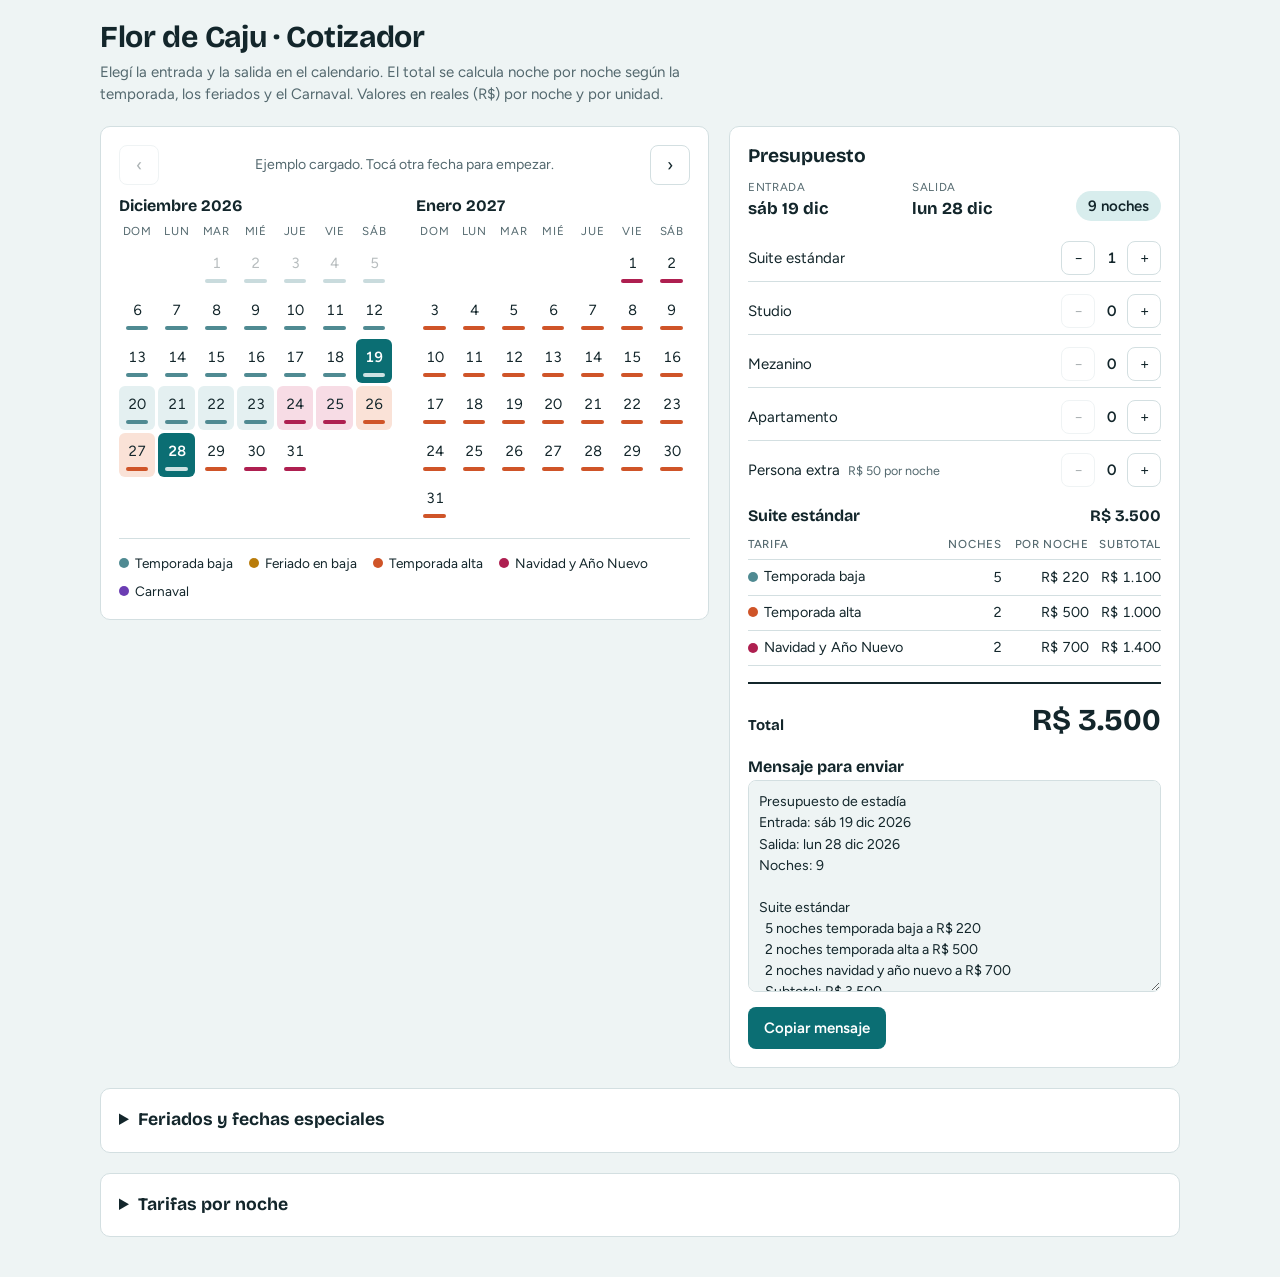
==== calculadora.html @ 6c4850d0 "Update holiday dates and key version in HTML" ====
<!doctype html>
<html lang="es">
<head>
<meta charset="utf-8">
<meta name="viewport" content="width=device-width, initial-scale=1">
<title>Cotizador Flor de Caju</title>
<meta name="claude:viewport-fit-sides" content="cover">
<link rel="stylesheet" href="https://fonts.googleapis.com/css2?family=Bricolage+Grotesque:opsz,wght@12..96,500;12..96,700&family=Figtree:wght@400;500;600&display=swap">
<style>
/* Layout: calendario de noches a la izquierda, presupuesto fijo a la derecha; tarifas y fechas especiales editables abajo. */
:root {
  --bg: #eef4f4;
  --surface: #ffffff;
  --fg: #13262b;
  --muted: #53686e;
  --line: #d3dfe1;
  --accent: #0b6e73;
  --accent-fg: #ffffff;
  --accent-soft: #d8eded;
  --baja: #4f8a92;     --baja-t: #e4f0f1;
  --feriado: #b97c0a;  --feriado-t: #faefd2;
  --alta: #cf5428;     --alta-t: #fae2d7;
  --pico: #ae1f50;     --pico-t: #f7dce5;
  --carnaval: #6b3db3; --carnaval-t: #eadff7;
  --font-display: 'Bricolage Grotesque', 'Segoe UI', system-ui, sans-serif;
  --font-body: 'Figtree', 'Segoe UI', system-ui, sans-serif;
}
@media (prefers-color-scheme: dark) {
  :root:not([data-theme="light"]) {
    --bg: #0e1b1e; --surface: #15272b; --fg: #e4eff0; --muted: #8fa7ab; --line: #2a4247;
    --accent: #4cc3c8; --accent-fg: #06282a; --accent-soft: #16393c;
    --baja: #6fa3ab;     --baja-t: #1b3236;
    --feriado: #e0a83a;  --feriado-t: #3a2f13;
    --alta: #ec7e55;     --alta-t: #3d2218;
    --pico: #e56a93;     --pico-t: #3d1a28;
    --carnaval: #a584e6; --carnaval-t: #2c2142;
    color-scheme: dark;
  }
}
:root[data-theme="dark"] {
  --bg: #0e1b1e; --surface: #15272b; --fg: #e4eff0; --muted: #8fa7ab; --line: #2a4247;
  --accent: #4cc3c8; --accent-fg: #06282a; --accent-soft: #16393c;
  --baja: #6fa3ab;     --baja-t: #1b3236;
  --feriado: #e0a83a;  --feriado-t: #3a2f13;
  --alta: #ec7e55;     --alta-t: #3d2218;
  --pico: #e56a93;     --pico-t: #3d1a28;
  --carnaval: #a584e6; --carnaval-t: #2c2142;
  color-scheme: dark;
}
* { box-sizing: border-box; }
body {
  background: var(--bg); color: var(--fg);
  font-family: var(--font-body); font-size: 15px; line-height: 1.5;
  padding-block: 20px 40px;
  padding-left: max(16px, env(safe-area-inset-left, 0px));
  padding-right: max(16px, env(safe-area-inset-right, 0px));
}
.wrap { max-width: 1080px; margin: 0 auto; display: flex; flex-direction: column; gap: 20px; }
h1, h2, h3 { font-family: var(--font-display); margin: 0; text-wrap: balance; line-height: 1.15; }
h1 { font-size: 1.9rem; font-weight: 700; letter-spacing: -0.01em; }
h2 { font-size: 1.2rem; font-weight: 700; }
h3 { font-size: 1rem; font-weight: 700; }
.sub { margin: 6px 0 0; color: var(--muted); max-width: 62ch; }
.grid { display: grid; grid-template-columns: minmax(0, 1fr); gap: 20px; align-items: start; }
@media (min-width: 880px) { .grid { grid-template-columns: minmax(0, 1.35fr) minmax(0, 1fr); } .quote { position: sticky; top: 16px; } }
.panel { background: var(--surface); border: 1px solid var(--line); border-radius: 10px; padding: 18px; min-width: 0; }
button { font: inherit; color: inherit; cursor: pointer; }
:focus-visible { outline: 2px solid var(--accent); outline-offset: 2px; }

/* calendario */
.cal-head { display: flex; align-items: center; justify-content: space-between; gap: 12px; margin-bottom: 12px; }
.navbtn { width: 40px; height: 40px; border: 1px solid var(--line); background: var(--surface); border-radius: 8px; font-size: 1.1rem; }
.navbtn:disabled { opacity: .35; cursor: default; }
.hint { color: var(--muted); font-size: .88rem; margin: 0; }
.months-box { container-type: inline-size; }
.months { display: grid; grid-template-columns: 1fr 1fr; gap: 24px; }
@container (max-width: 560px) { .months { grid-template-columns: 1fr; } .m2 { display: none; } }
.month h3 { margin-bottom: 8px; text-transform: capitalize; }
.dows, .days { display: grid; grid-template-columns: repeat(7, minmax(0, 1fr)); gap: 3px; }
.dows span { font-size: .72rem; letter-spacing: .06em; text-transform: uppercase; color: var(--muted); text-align: center; padding-bottom: 4px; }
.day {
  position: relative; height: 44px; border: 1px solid transparent; border-radius: 6px;
  background: transparent; display: flex; align-items: flex-start; justify-content: center; padding-top: 6px;
  font-variant-numeric: tabular-nums; font-size: .92rem;
}
.day .bar { position: absolute; left: 6px; right: 6px; bottom: 5px; height: 4px; border-radius: 2px; background: var(--c); }
.day:hover:not(:disabled) { border-color: var(--c); }
.day:disabled { opacity: .3; cursor: default; }
.day.in { background: var(--t); }
.day.edge { background: var(--accent); color: var(--accent-fg); font-weight: 600; }
.day.edge .bar { background: var(--accent-fg); opacity: .8; }
.c-baja { --c: var(--baja); --t: var(--baja-t); }
.c-feriado { --c: var(--feriado); --t: var(--feriado-t); }
.c-alta { --c: var(--alta); --t: var(--alta-t); }
.c-pico { --c: var(--pico); --t: var(--pico-t); }
.c-carnaval { --c: var(--carnaval); --t: var(--carnaval-t); }
.legend { display: flex; flex-wrap: wrap; gap: 8px 16px; margin-top: 14px; padding-top: 14px; border-top: 1px solid var(--line); font-size: .85rem; }
.legend span, .pill { display: inline-flex; align-items: center; gap: 6px; }
.dot { width: 10px; height: 10px; border-radius: 50%; background: var(--c); flex: none; }

/* presupuesto */
.stay { display: grid; grid-template-columns: 1fr 1fr auto; gap: 12px; align-items: end; margin: 12px 0 4px; }
.stay small { display: block; color: var(--muted); font-size: .72rem; letter-spacing: .06em; text-transform: uppercase; }
.stay strong { font-family: var(--font-display); font-size: 1.05rem; }
.nights { background: var(--accent-soft); border-radius: 999px; padding: 4px 12px; font-weight: 600; white-space: nowrap; }
.rooms { display: flex; flex-direction: column; gap: 6px; margin: 14px 0; }
.room { display: flex; align-items: center; justify-content: space-between; gap: 10px; padding: 6px 0; border-bottom: 1px solid var(--line); }
.room:last-child { border-bottom: 0; }
.step { display: inline-flex; align-items: center; gap: 4px; }
.step button { width: 34px; height: 34px; border: 1px solid var(--line); border-radius: 8px; background: var(--surface); }
.step button:disabled { opacity: .35; cursor: default; }
.step output { min-width: 24px; text-align: center; font-variant-numeric: tabular-nums; font-weight: 600; }
.block { margin-top: 14px; }
.block h3 { display: flex; justify-content: space-between; gap: 8px; margin-bottom: 4px; }
.tbl-wrap { overflow-x: auto; }
table { border-collapse: collapse; width: 100%; font-variant-numeric: tabular-nums; }
th, td { text-align: left; padding: 6px 8px 6px 0; border-bottom: 1px solid var(--line); font-size: .9rem; }
th { font-size: .72rem; letter-spacing: .06em; text-transform: uppercase; color: var(--muted); font-weight: 500; }
td.r, th.r { text-align: right; padding-right: 0; }
.total { display: flex; justify-content: space-between; align-items: baseline; gap: 12px; margin-top: 16px; padding-top: 14px; border-top: 2px solid var(--fg); }
.total span:first-child { font-family: var(--font-display); font-weight: 700; }
.total .amt { font-family: var(--font-display); font-size: 1.9rem; font-weight: 700; font-variant-numeric: tabular-nums; }
.warn { margin: 10px 0 0; padding: 8px 10px; border-radius: 6px; background: var(--feriado-t); font-size: .88rem; }
.empty { color: var(--muted); padding: 18px 0 6px; margin: 0; }
.sums { margin-top: 12px; display: flex; flex-direction: column; gap: 4px; font-size: .9rem; font-variant-numeric: tabular-nums; }
.sums div { display: flex; justify-content: space-between; gap: 12px; }
.room small { color: var(--muted); margin-left: 4px; }
textarea { width: 100%; font: inherit; font-size: .88rem; background: var(--bg); color: var(--fg); border: 1px solid var(--line); border-radius: 8px; padding: 10px; resize: vertical; }
.primary { background: var(--accent); color: var(--accent-fg); border: 0; border-radius: 8px; padding: 10px 16px; font-weight: 600; }
.ghost { background: transparent; border: 1px solid var(--line); border-radius: 8px; padding: 8px 12px; }
.msg-row { display: flex; align-items: center; gap: 12px; margin-top: 8px; flex-wrap: wrap; }
.msg-row .ok { color: var(--muted); font-size: .85rem; }

/* secciones editables */
details.panel > summary { cursor: pointer; font-family: var(--font-display); font-weight: 700; font-size: 1.1rem; list-style-position: inside; }
details.panel[open] > summary { margin-bottom: 12px; }
.rates input, .addrow input, .addrow select {
  font: inherit; background: var(--bg); color: var(--fg); border: 1px solid var(--line); border-radius: 6px; padding: 7px 8px; width: 100%; min-width: 0;
}
.rates input { min-width: 78px; font-variant-numeric: tabular-nums; }
.rates th:first-child, .rates td:first-child { white-space: nowrap; padding-right: 12px; }
.sp-list { list-style: none; margin: 0; padding: 0; }
.sp-list li { display: flex; align-items: center; gap: 10px; padding: 8px 0; border-bottom: 1px solid var(--line); flex-wrap: wrap; }
.sp-list .nm { flex: 1 1 180px; min-width: 0; font-weight: 500; }
.sp-list .rg { color: var(--muted); font-size: .88rem; font-variant-numeric: tabular-nums; flex: 1 1 200px; }
.addrow { display: grid; grid-template-columns: repeat(auto-fit, minmax(150px, 1fr)); gap: 8px; margin-top: 14px; align-items: end; }
.addrow label { display: flex; flex-direction: column; gap: 4px; font-size: .75rem; color: var(--muted); letter-spacing: .04em; text-transform: uppercase; }
.note { color: var(--muted); font-size: .85rem; margin: 10px 0 0; }
@media (prefers-reduced-motion: reduce) { * { transition: none !important; } }

body{margin:0}
</style>
</head>
<body>
<div class="wrap">
  <header>
    <h1>Flor de Caju · Cotizador</h1>
    <p class="sub">Elegí la entrada y la salida en el calendario. El total se calcula noche por noche según la temporada, los feriados y el Carnaval. Valores en reales (R$) por noche y por unidad.</p>
  </header>

  <div class="grid">
    <section class="panel" aria-label="Calendario">
      <div class="cal-head">
        <button class="navbtn" id="prev" aria-label="Mes anterior">&#8249;</button>
        <p class="hint" id="cal-hint"></p>
        <button class="navbtn" id="next" aria-label="Mes siguiente">&#8250;</button>
      </div>
      <div class="months-box"><div class="months" id="months"></div></div>
      <div class="legend" id="legend"></div>
    </section>

    <aside class="panel quote" aria-label="Presupuesto">
      <h2>Presupuesto</h2>
      <div id="quote"></div>
    </aside>
  </div>

  <details class="panel" id="specials-box">
    <summary>Feriados y fechas especiales</summary>
    <p class="note" style="margin-top:0">Cada rango marca las noches que se cobran con la tarifa de su categoría. La temporada alta (24 dic al 28 feb) se repite todos los años. Navidad y Año Nuevo están cargados para 2026 y 2027: noches del 24 y 25 dic, y del 30 dic al 2 ene. Los feriados caen sobre la noche: un feriado el lunes cobra las noches de viernes, sábado y domingo.</p>
    <ul class="sp-list" id="sp-list"></ul>
    <form class="addrow" id="sp-form">
      <label for="sp-name">Nombre<input id="sp-name" type="text" placeholder="Ej: Fiesta local"></label>
      <label for="sp-from">Primera noche<input id="sp-from" type="date" required></label>
      <label for="sp-to">Última noche<input id="sp-to" type="date" required></label>
      <label for="sp-cat">Tarifa<select id="sp-cat"></select></label>
      <button class="primary" type="submit">Agregar</button>
    </form>
    <p class="note" id="sp-err" role="alert"></p>
    <p class="note">Sin efecto en baja porque caen en fin de semana: 15 nov 2026 (domingo), 1 may 2027 y 20 nov 2027 (sábados). Los feriados de mitad de semana se cobran solo en la víspera. <button class="ghost" id="sp-reset" type="button">Restaurar lista sugerida</button></p>
  </details>

  <details class="panel" id="rates-box">
    <summary>Tarifas por noche</summary>
    <div class="tbl-wrap rates"><table id="rates"></table></div>
    <div class="addrow" id="settings">
      <label for="set-extra">Persona extra (R$ por noche)<input id="set-extra" type="number" min="0" step="5" inputmode="numeric"></label>
    </div>
    <p class="note">Los cambios se guardan en este navegador. Si dejás una tarifa vacía, esa unidad figura sin precio para esas fechas.</p>
  </details>
</div>

<script>
(function () {
'use strict';
/*LOGIC-START*/
var PRI = ['pico', 'carnaval', 'alta', 'feriado', 'baja'];
var ORDER = ['baja', 'feriado', 'alta', 'pico', 'carnaval'];
var CAT_NAME = { baja: 'Temporada baja', feriado: 'Feriado en baja', alta: 'Temporada alta', pico: 'Navidad y Año Nuevo', carnaval: 'Carnaval' };
var ROOMS = [
  { id: 'suite', name: 'Suite estándar', max: 3 },
  { id: 'studio', name: 'Studio', max: 1 },
  { id: 'mezanino', name: 'Mezanino', max: 1 },
  { id: 'apto', name: 'Apartamento', max: 1 }
];
function pad(n) { return String(n).padStart(2, '0'); }
function iso(y, m, d) { return y + '-' + pad(m) + '-' + pad(d); }
function toUTC(s) { var p = s.split('-').map(Number); return Date.UTC(p[0], p[1] - 1, p[2]); }
function fromUTC(t) { var d = new Date(t); return iso(d.getUTCFullYear(), d.getUTCMonth() + 1, d.getUTCDate()); }
function addDays(s, n) { return fromUTC(toUTC(s) + n * 864e5); }
function dow(s) { return new Date(toUTC(s)).getUTCDay(); }
function categoryOf(s, specials) {
  var md = s.slice(5), found = {};
  if (md >= '12-24' || md <= '02-28') found.alta = 1;
  for (var i = 0; i < specials.length; i++) {
    var sp = specials[i];
    if (s >= sp.from && s <= sp.to) found[sp.cat] = 1;
  }
  for (var j = 0; j < PRI.length; j++) if (found[PRI[j]]) return PRI[j];
  return 'baja';
}
function nightsOf(inn, out) {
  var list = [], s = inn;
  while (s < out) { list.push(s); s = addDays(s, 1); }
  return list;
}
function computeQuote(inn, out, qty, rates, specials, opts) {
  opts = opts || {};
  var nights = nightsOf(inn, out), counts = {};
  nights.forEach(function (s) { var c = categoryOf(s, specials); counts[c] = (counts[c] || 0) + 1; });
  var rooms = [], total = 0, missing = false;
  ROOMS.forEach(function (r) {
    var q = qty[r.id] || 0;
    if (!q) return;
    var lines = [], unit = 0, miss = false;
    ORDER.forEach(function (c) {
      if (!counts[c]) return;
      var rate = rates[r.id] && rates[r.id][c];
      if (!rate) miss = true;
      lines.push({ cat: c, n: counts[c], rate: rate || 0 });
      unit += counts[c] * (rate || 0);
    });
    if (miss) missing = true;
    rooms.push({ id: r.id, name: r.name, qty: q, lines: lines, unit: unit, total: unit * q, missing: miss });
    total += unit * q;
  });
  var lodging = total, extraTotal = 0;
  if (rooms.length) {
    extraTotal = (opts.extra || 0) * (opts.extraFee || 0) * nights.length;
  }
  return { nights: nights.length, counts: counts, rooms: rooms, lodging: lodging, extraTotal: extraTotal, total: lodging + extraTotal, missing: missing };
}
/*LOGIC-END*/

var MESES = ['enero', 'febrero', 'marzo', 'abril', 'mayo', 'junio', 'julio', 'agosto', 'septiembre', 'octubre', 'noviembre', 'diciembre'];
var MES3 = ['ene', 'feb', 'mar', 'abr', 'may', 'jun', 'jul', 'ago', 'sep', 'oct', 'nov', 'dic'];
var DIAS = ['dom', 'lun', 'mar', 'mié', 'jue', 'vie', 'sáb'];
var KEY = 'flor-de-caju-cotizador-v6';

var DEF_RATES = {
  suite:    { baja: 220, feriado: 290, alta: 500, pico: 700,  carnaval: 630 },
  studio:   { baja: 270, feriado: 350, alta: 650, pico: 850,  carnaval: 700 },
  mezanino: { baja: 270, feriado: 350, alta: 650, pico: 850,  carnaval: 700 },
  apto:     { baja: 440, feriado: 550, alta: 900, pico: 1500, carnaval: 1400 }
};
var DEF_SPECIALS = [
  { id: 'd1', name: 'Finados (lunes 2 nov)', from: '2026-10-30', to: '2026-11-01', cat: 'feriado' },
  { id: 'd2', name: 'Consciência Negra (viernes 20 nov)', from: '2026-11-19', to: '2026-11-21', cat: 'feriado' },
  { id: 'd3', name: 'Carnaval 2027 (sáb 6 a mar 9 feb)', from: '2027-02-05', to: '2027-02-09', cat: 'carnaval' },
  { id: 'd4', name: 'Semana Santa (viernes 26 mar)', from: '2027-03-25', to: '2027-03-27', cat: 'feriado' },
  { id: 'd5', name: 'Tiradentes (miércoles 21 abr)', from: '2027-04-20', to: '2027-04-20', cat: 'feriado' },
  { id: 'd6', name: 'Corpus Christi (jueves 27 may)', from: '2027-05-26', to: '2027-05-29', cat: 'feriado' },
  { id: 'd7', name: 'Independência (martes 7 sep)', from: '2027-09-03', to: '2027-09-06', cat: 'feriado' },
  { id: 'd8', name: 'Aparecida (martes 12 oct)', from: '2027-10-08', to: '2027-10-11', cat: 'feriado' },
  { id: 'd9', name: 'Finados (martes 2 nov)', from: '2027-10-29', to: '2027-11-01', cat: 'feriado' },
  { id: 'd10', name: 'Proclamação da República (lunes 15 nov)', from: '2027-11-12', to: '2027-11-14', cat: 'feriado' },
  { id: 'd11', name: 'Navidad 2026 (noches del 24 y 25)', from: '2026-12-24', to: '2026-12-25', cat: 'pico' },
  { id: 'd12', name: 'Año Nuevo 2026/27 (noches del 30 dic al 2 ene)', from: '2026-12-30', to: '2027-01-02', cat: 'pico' },
  { id: 'd13', name: 'Navidad 2027 (noches del 24 y 25)', from: '2027-12-24', to: '2027-12-25', cat: 'pico' },
  { id: 'd14', name: 'Año Nuevo 2027/28 (noches del 30 dic al 2 ene)', from: '2027-12-30', to: '2028-01-02', cat: 'pico' }
];

function clone(o) { return JSON.parse(JSON.stringify(o)); }
var saved = {};
try { saved = JSON.parse(localStorage.getItem(KEY) || '{}') || {}; } catch (e) { saved = {}; }
var rates = clone(DEF_RATES);
if (saved.rates && typeof saved.rates === 'object') {
  ROOMS.forEach(function (r) { ORDER.forEach(function (c) {
    var v = saved.rates[r.id] && saved.rates[r.id][c];
    if (typeof v === 'number' && v >= 0) rates[r.id][c] = v;
    else if (saved.rates[r.id] && saved.rates[r.id][c] === null) rates[r.id][c] = null;
  }); });
}
var specials = Array.isArray(saved.specials) ? saved.specials : clone(DEF_SPECIALS);
var qty = { suite: 1, studio: 0, mezanino: 0, apto: 0 };
if (saved.qty) ROOMS.forEach(function (r) { var v = Number(saved.qty[r.id]); if (v >= 0 && v <= r.max) qty[r.id] = v; });
var extra = Math.max(0, Math.min(4, Number(saved.extra) || 0));
var settings = { extraFee: 50 };
if (saved.settings) ['extraFee'].forEach(function (k) {
  var v = Number(saved.settings[k]);
  if (!isNaN(v) && v >= 0 && saved.settings[k] !== null && saved.settings[k] !== '') settings[k] = v;
});
function save() { try { localStorage.setItem(KEY, JSON.stringify({ rates: rates, specials: specials, qty: qty, extra: extra, settings: settings })); } catch (e) {} }

var now = new Date();
var today = iso(now.getFullYear(), now.getMonth() + 1, now.getDate());
var sel = { inn: null, out: null };
var example = false;
if (today <= '2026-12-19') { sel.inn = '2026-12-19'; sel.out = '2026-12-28'; example = true; }
var view = sel.inn ? { y: 2026, m: 12 } : { y: now.getFullYear(), m: now.getMonth() + 1 };
var curMonth = { y: now.getFullYear(), m: now.getMonth() + 1 };

function esc(t) { return String(t).replace(/[&<>"']/g, function (c) { return { '&': '&amp;', '<': '&lt;', '>': '&gt;', '"': '&quot;', "'": '&#39;' }[c]; }); }
function money(n) { return 'R$ ' + Number(n).toLocaleString('es-AR'); }
function fmtShort(s) { var p = s.split('-').map(Number); return DIAS[dow(s)] + ' ' + p[2] + ' ' + MES3[p[1] - 1]; }
function fmtFull(s) { return fmtShort(s) + ' ' + s.slice(0, 4); }
function fmtRange(a, b) {
  var pa = a.split('-').map(Number), pb = b.split('-').map(Number);
  var left = pa[2] + ' ' + MES3[pa[1] - 1] + (pa[0] !== pb[0] ? ' ' + pa[0] : '');
  var right = pb[2] + ' ' + MES3[pb[1] - 1] + ' ' + pb[0];
  if (a === b) return right;
  return left + ' al ' + right;
}
function $(s) { return document.querySelector(s); }

/* calendario */
function monthHTML(y, m, cls) {
  var first = iso(y, m, 1), start = dow(first), dim = new Date(Date.UTC(y, m, 0)).getUTCDate();
  var h = '<div class="month ' + cls + '"><h3>' + MESES[m - 1] + ' ' + y + '</h3><div class="dows">';
  DIAS.forEach(function (d) { h += '<span>' + d + '</span>'; });
  h += '</div><div class="days">';
  for (var i = 0; i < start; i++) h += '<span></span>';
  for (var d = 1; d <= dim; d++) {
    var s = iso(y, m, d), c = categoryOf(s, specials), k = 'day c-' + c;
    var inRange = sel.inn && sel.out && s >= sel.inn && s < sel.out;
    if (inRange) k += ' in';
    if (s === sel.inn || s === sel.out) k += ' edge';
    var dis = s < today ? ' disabled' : '';
    h += '<button type="button" class="' + k + '" data-d="' + s + '"' + dis + ' aria-label="' + fmtFull(s) + ', ' + CAT_NAME[c] + '"><span>' + d + '</span><i class="bar"></i></button>';
  }
  return h + '</div></div>';
}
function renderCal() {
  var y2 = view.m === 12 ? view.y + 1 : view.y, m2 = view.m === 12 ? 1 : view.m + 1;
  $('#months').innerHTML = monthHTML(view.y, view.m, 'm1') + monthHTML(y2, m2, 'm2');
  $('#prev').disabled = view.y === curMonth.y && view.m === curMonth.m;
  var hint = !sel.inn ? 'Tocá el día de entrada' : (!sel.out ? 'Ahora tocá el día de salida' : (example ? 'Ejemplo cargado. Tocá otra fecha para empezar.' : 'Tocá otra fecha para cambiar'));
  $('#cal-hint').textContent = hint;
}
function renderLegend() {
  $('#legend').innerHTML = ORDER.map(function (c) { return '<span class="c-' + c + '"><i class="dot"></i>' + CAT_NAME[c] + '</span>'; }).join('');
  $('#sp-cat').innerHTML = ORDER.map(function (c) { return '<option value="' + c + '">' + CAT_NAME[c] + '</option>'; }).join('');
  $('#sp-cat').value = 'feriado';
}

/* presupuesto */
function messageText(q) {
  var t = 'Presupuesto de estadía\nEntrada: ' + fmtFull(sel.inn) + '\nSalida: ' + fmtFull(sel.out) + '\nNoches: ' + q.nights + '\n';
  q.rooms.forEach(function (r) {
    t += '\n' + r.name + (r.qty > 1 ? ' x' + r.qty : '') + '\n';
    r.lines.forEach(function (l) { t += '  ' + l.n + (l.n === 1 ? ' noche' : ' noches') + ' ' + CAT_NAME[l.cat].toLowerCase() + ' a ' + money(l.rate) + '\n'; });
    t += '  Subtotal: ' + money(r.total) + '\n';
  });
  if (q.extraTotal) t += '\nPersona extra x' + extra + ': ' + money(q.extraTotal);
  return t + '\nTotal: ' + money(q.total);
}
function renderQuote() {
  var h = '';
  h += '<div class="rooms">' + ROOMS.map(function (r) {
    var v = qty[r.id];
    return '<div class="room"><span>' + r.name + '</span><span class="step"><button type="button" data-act="dec" data-room="' + r.id + '" aria-label="Menos ' + r.name + '"' + (v <= 0 ? ' disabled' : '') + '>&minus;</button><output>' + v + '</output><button type="button" data-act="inc" data-room="' + r.id + '" aria-label="Más ' + r.name + '"' + (v >= r.max ? ' disabled' : '') + '>+</button></span></div>';
  }).join('') + '<div class="room"><span>Persona extra <small>R$ ' + settings.extraFee + ' por noche</small></span><span class="step"><button type="button" data-act="xdec" aria-label="Menos personas extra"' + (extra <= 0 ? ' disabled' : '') + '>&minus;</button><output>' + extra + '</output><button type="button" data-act="xinc" aria-label="Más personas extra"' + (extra >= 4 ? ' disabled' : '') + '>+</button></span></div></div>';
  if (!sel.inn || !sel.out) {
    h += '<p class="empty">' + (sel.inn ? 'Falta elegir el día de salida en el calendario.' : 'Elegí las fechas en el calendario para ver el total.') + '</p>';
    $('#quote').innerHTML = h; return;
  }
  var q = computeQuote(sel.inn, sel.out, qty, rates, specials, { extra: extra, extraFee: settings.extraFee });
  h = '<div class="stay"><div><small>Entrada</small><strong>' + fmtShort(sel.inn) + '</strong></div><div><small>Salida</small><strong>' + fmtShort(sel.out) + '</strong></div><span class="nights">' + q.nights + (q.nights === 1 ? ' noche' : ' noches') + '</span></div>' + h;
  if (!q.rooms.length) {
    h += '<p class="empty">Sumá al menos una unidad para calcular.</p>';
  } else {
    q.rooms.forEach(function (r) {
      h += '<div class="block"><h3><span>' + r.name + (r.qty > 1 ? ' &times; ' + r.qty : '') + '</span><span>' + (r.missing ? 'sin tarifa' : money(r.total)) + '</span></h3><div class="tbl-wrap"><table><thead><tr><th>Tarifa</th><th class="r">Noches</th><th class="r">Por noche</th><th class="r">Subtotal</th></tr></thead><tbody>';
      r.lines.forEach(function (l) {
        h += '<tr class="c-' + l.cat + '"><td><span class="pill"><i class="dot"></i>' + CAT_NAME[l.cat] + '</span></td><td class="r">' + l.n + '</td><td class="r">' + (l.rate ? money(l.rate) : '—') + '</td><td class="r">' + (l.rate ? money(l.n * l.rate) : '—') + '</td></tr>';
      });
      h += '</tbody></table></div></div>';
    });
    if (q.missing) h += '<p class="warn">Falta cargar tarifas de alguna unidad para estas fechas. Completalas en «Tarifas por noche».</p>';
    if (q.extraTotal) {
      h += '<div class="sums">';
      if (q.extraTotal) h += '<div><span>Persona extra &times; ' + extra + ' · ' + q.nights + ' noches &times; ' + money(settings.extraFee) + '</span><span>' + money(q.extraTotal) + '</span></div>';
      h += '</div>';
    }
    h += '<div class="total"><span>Total</span><span class="amt">' + money(q.total) + '</span></div>';
    if (!q.missing) {
      h += '<div class="block"><h3>Mensaje para enviar</h3><textarea id="msg" rows="9" readonly>' + esc(messageText(q)) + '</textarea><div class="msg-row"><button class="primary" type="button" data-act="copy">Copiar mensaje</button><span class="ok" id="copied" role="status"></span></div></div>';
    }
  }
  $('#quote').innerHTML = h;
}

/* fechas especiales */
function renderSpecials() {
  var list = specials.slice().sort(function (a, b) { return a.from < b.from ? -1 : 1; });
  $('#sp-list').innerHTML = list.map(function (s) {
    var n = nightsOf(s.from, addDays(s.to, 1)).length;
    return '<li class="c-' + s.cat + '"><span class="nm">' + esc(s.name || 'Sin nombre') + '</span><span class="rg">' + fmtRange(s.from, s.to) + ' (' + n + (n === 1 ? ' noche' : ' noches') + ')</span><span class="pill"><i class="dot"></i>' + CAT_NAME[s.cat] + '</span><button class="ghost" type="button" data-act="del" data-id="' + esc(s.id) + '" aria-label="Quitar ' + esc(s.name) + '">Quitar</button></li>';
  }).join('') || '<li><span class="nm">No hay fechas especiales cargadas.</span></li>';
}

/* tarifas */
function renderRates() {
  var h = '<thead><tr><th>Unidad</th>' + ORDER.map(function (c) { return '<th>' + CAT_NAME[c] + '</th>'; }).join('') + '</tr></thead><tbody>';
  ROOMS.forEach(function (r) {
    h += '<tr><td>' + r.name + '</td>' + ORDER.map(function (c) {
      var v = rates[r.id][c];
      return '<td><input type="number" inputmode="numeric" min="0" step="10" id="r-' + r.id + '-' + c + '" data-room="' + r.id + '" data-cat="' + c + '" value="' + (v == null ? '' : v) + '" placeholder="Sin definir" aria-label="' + r.name + ', ' + CAT_NAME[c] + '"></td>';
    }).join('') + '</tr>';
  });
  $('#rates').innerHTML = h + '</tbody>';
}

/* eventos */
document.addEventListener('click', function (e) {
  var day = e.target.closest('.day');
  if (day && !day.disabled) {
    var s = day.getAttribute('data-d');
    example = false;
    if (!sel.inn || sel.out) { sel.inn = s; sel.out = null; }
    else if (s > sel.inn) { sel.out = s; }
    else { sel.inn = s; }
    renderCal(); renderQuote(); return;
  }
  var b = e.target.closest('[data-act]');
  if (!b) return;
  var act = b.getAttribute('data-act');
  if (act === 'xinc' || act === 'xdec') { extra = Math.max(0, Math.min(4, extra + (act === 'xinc' ? 1 : -1))); save(); renderQuote(); return; }
  if (act === 'inc' || act === 'dec') {
    var id = b.getAttribute('data-room'), r = ROOMS.filter(function (x) { return x.id === id; })[0];
    qty[id] = Math.max(0, Math.min(r.max, qty[id] + (act === 'inc' ? 1 : -1)));
    save(); renderQuote();
  } else if (act === 'del') {
    var did = b.getAttribute('data-id');
    specials = specials.filter(function (s) { return s.id !== did; });
    save(); renderSpecials(); renderCal(); renderQuote();
  } else if (act === 'copy') {
    var ta = $('#msg'), done = function (t) { var c = $('#copied'); if (c) c.textContent = t; };
    try {
      navigator.clipboard.writeText(ta.value).then(function () { done('Copiado'); }, function () { ta.select(); done('Seleccionado: copialo con Ctrl+C'); });
    } catch (err) { ta.select(); done('Seleccionado: copialo con Ctrl+C'); }
  }
});
$('#prev').addEventListener('click', function () { view.m--; if (view.m < 1) { view.m = 12; view.y--; } renderCal(); });
$('#next').addEventListener('click', function () { view.m++; if (view.m > 12) { view.m = 1; view.y++; } renderCal(); });
$('#rates').addEventListener('input', function (e) {
  var t = e.target; if (!t.dataset || !t.dataset.room) return;
  var v = t.value === '' ? null : Math.max(0, Number(t.value));
  rates[t.dataset.room][t.dataset.cat] = (v === null || isNaN(v)) ? null : v;
  save(); renderQuote();
});
$('#sp-form').addEventListener('submit', function (e) {
  e.preventDefault();
  var from = $('#sp-from').value, to = $('#sp-to').value, err = $('#sp-err');
  if (!from || !to) { err.textContent = 'Completá la primera y la última noche.'; return; }
  if (to < from) { err.textContent = 'La última noche tiene que ser igual o posterior a la primera.'; return; }
  err.textContent = '';
  specials.push({ id: 'u' + Date.now(), name: $('#sp-name').value.trim(), from: from, to: to, cat: $('#sp-cat').value });
  $('#sp-name').value = ''; $('#sp-from').value = ''; $('#sp-to').value = '';
  save(); renderSpecials(); renderCal(); renderQuote();
});
$('#sp-reset').addEventListener('click', function () {
  specials = clone(DEF_SPECIALS); save(); renderSpecials(); renderCal(); renderQuote();
});

$('#set-extra').value = settings.extraFee;
$('#settings').addEventListener('input', function (e) {
  var map = { 'set-extra': 'extraFee' }, k = map[e.target.id];
  if (!k) return;
  var v = Number(e.target.value);
  settings[k] = (e.target.value === '' || isNaN(v) || v < 0) ? 0 : v;
  save(); renderQuote();
});
renderLegend(); renderCal(); renderQuote(); renderSpecials(); renderRates();
})();
</script>

</body>
</html>
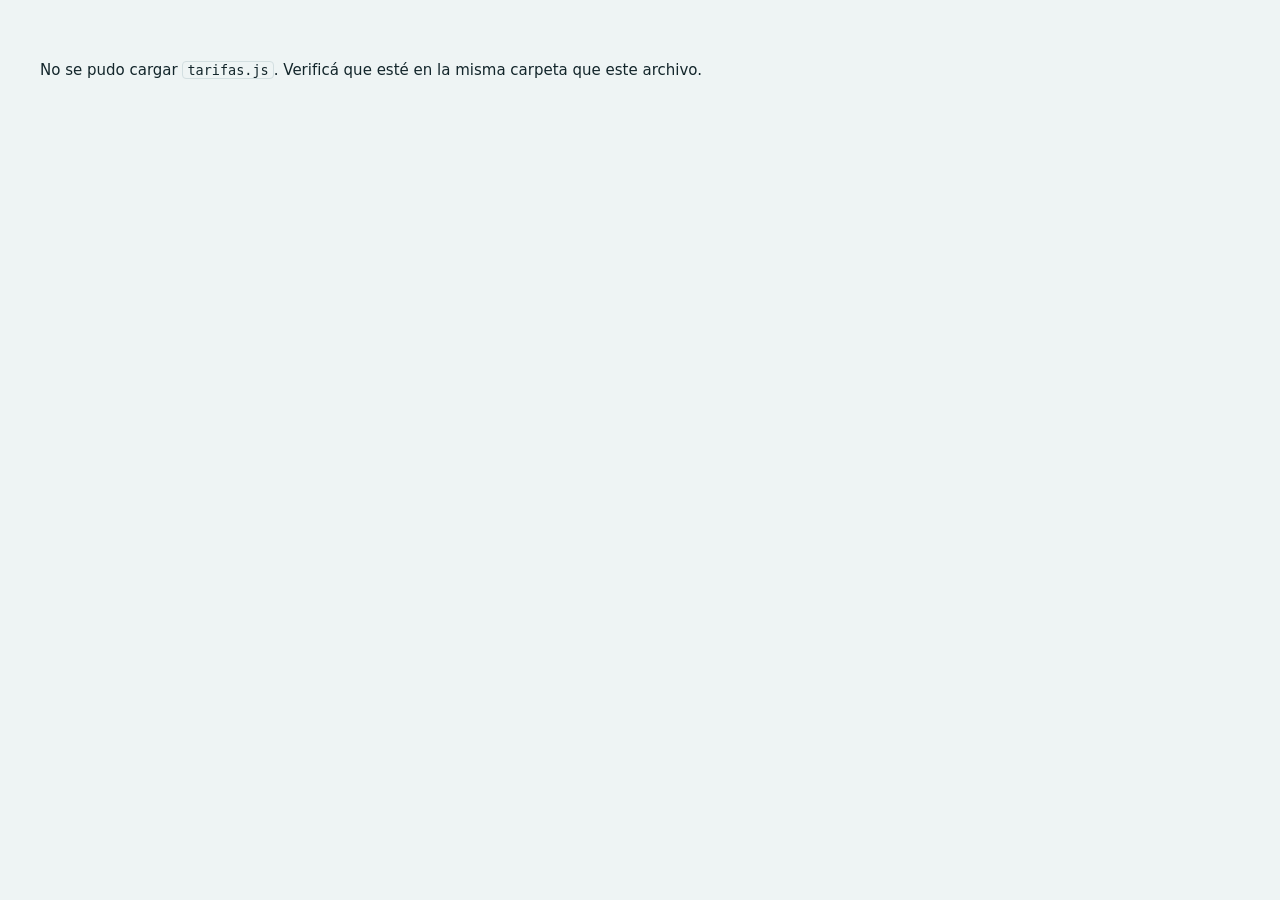
==== commit 2dd9f93c: "Update calculadora.html" ====
--- a/calculadora.html
+++ b/calculadora.html
@@ -7,7 +7,7 @@
 <meta name="claude:viewport-fit-sides" content="cover">
 <link rel="stylesheet" href="https://fonts.googleapis.com/css2?family=Bricolage+Grotesque:opsz,wght@12..96,500;12..96,700&family=Figtree:wght@400;500;600&display=swap">
 <style>
-/* Layout: calendario de noches a la izquierda, presupuesto fijo a la derecha; tarifas y fechas especiales editables abajo. */
+/* Layout: calendario de noches a la izquierda, presupuesto fijo a la derecha; tarifas y fechas especiales (solo lectura, se arman desde tarifas.js) abajo. */
 :root {
   --bg: #eef4f4;
   --surface: #ffffff;
@@ -19,6 +19,7 @@
   --accent-soft: #d8eded;
   --baja: #4f8a92;     --baja-t: #e4f0f1;
   --feriado: #b97c0a;  --feriado-t: #faefd2;
+  --especial: #2f8f4e; --especial-t: #dcf0e2;
   --alta: #cf5428;     --alta-t: #fae2d7;
   --pico: #ae1f50;     --pico-t: #f7dce5;
   --carnaval: #6b3db3; --carnaval-t: #eadff7;
@@ -31,6 +32,7 @@
     --accent: #4cc3c8; --accent-fg: #06282a; --accent-soft: #16393c;
     --baja: #6fa3ab;     --baja-t: #1b3236;
     --feriado: #e0a83a;  --feriado-t: #3a2f13;
+    --especial: #5fc27f; --especial-t: #16341f;
     --alta: #ec7e55;     --alta-t: #3d2218;
     --pico: #e56a93;     --pico-t: #3d1a28;
     --carnaval: #a584e6; --carnaval-t: #2c2142;
@@ -42,6 +44,7 @@
   --accent: #4cc3c8; --accent-fg: #06282a; --accent-soft: #16393c;
   --baja: #6fa3ab;     --baja-t: #1b3236;
   --feriado: #e0a83a;  --feriado-t: #3a2f13;
+  --especial: #5fc27f; --especial-t: #16341f;
   --alta: #ec7e55;     --alta-t: #3d2218;
   --pico: #e56a93;     --pico-t: #3d1a28;
   --carnaval: #a584e6; --carnaval-t: #2c2142;
@@ -66,6 +69,7 @@
 .panel { background: var(--surface); border: 1px solid var(--line); border-radius: 10px; padding: 18px; min-width: 0; }
 button { font: inherit; color: inherit; cursor: pointer; }
 :focus-visible { outline: 2px solid var(--accent); outline-offset: 2px; }
+code { font-size: .9em; background: var(--bg); border: 1px solid var(--line); border-radius: 4px; padding: 0 4px; }
 
 /* calendario */
 .cal-head { display: flex; align-items: center; justify-content: space-between; gap: 12px; margin-bottom: 12px; }
@@ -89,12 +93,15 @@
 .day.in { background: var(--t); }
 .day.edge { background: var(--accent); color: var(--accent-fg); font-weight: 600; }
 .day.edge .bar { background: var(--accent-fg); opacity: .8; }
-.c-baja { --c: var(--baja); --t: var(--baja-t); }
-.c-feriado { --c: var(--feriado); --t: var(--feriado-t); }
-.c-alta { --c: var(--alta); --t: var(--alta-t); }
-.c-pico { --c: var(--pico); --t: var(--pico-t); }
-.c-carnaval { --c: var(--carnaval); --t: var(--carnaval-t); }
-.legend { display: flex; flex-wrap: wrap; gap: 8px 16px; margin-top: 14px; padding-top: 14px; border-top: 1px solid var(--line); font-size: .85rem; }
+/* niveles de tarifa: de la más barata (t0) a la más cara */
+.c-t0 { --c: var(--baja); --t: var(--baja-t); }
+.c-t1 { --c: var(--feriado); --t: var(--feriado-t); }
+.c-t2 { --c: var(--especial); --t: var(--especial-t); }
+.c-t3 { --c: var(--alta); --t: var(--alta-t); }
+.c-t4 { --c: var(--carnaval); --t: var(--carnaval-t); }
+.c-t5 { --c: var(--pico); --t: var(--pico-t); }
+.legend { display: flex; flex-wrap: wrap; gap: 8px 16px; margin-top: 14px; padding-top: 14px; border-top: 1px solid var(--line); font-size: .85rem; font-variant-numeric: tabular-nums; }
+.legend .cap { flex: 1 0 100%; color: var(--muted); font-size: .78rem; }
 .legend span, .pill { display: inline-flex; align-items: center; gap: 6px; }
 .dot { width: 10px; height: 10px; border-radius: 50%; background: var(--c); flex: none; }
 
@@ -127,25 +134,21 @@
 .room small { color: var(--muted); margin-left: 4px; }
 textarea { width: 100%; font: inherit; font-size: .88rem; background: var(--bg); color: var(--fg); border: 1px solid var(--line); border-radius: 8px; padding: 10px; resize: vertical; }
 .primary { background: var(--accent); color: var(--accent-fg); border: 0; border-radius: 8px; padding: 10px 16px; font-weight: 600; }
-.ghost { background: transparent; border: 1px solid var(--line); border-radius: 8px; padding: 8px 12px; }
 .msg-row { display: flex; align-items: center; gap: 12px; margin-top: 8px; flex-wrap: wrap; }
 .msg-row .ok { color: var(--muted); font-size: .85rem; }
 
-/* secciones editables */
+/* secciones de solo lectura (se arman desde tarifas.js) */
 details.panel > summary { cursor: pointer; font-family: var(--font-display); font-weight: 700; font-size: 1.1rem; list-style-position: inside; }
 details.panel[open] > summary { margin-bottom: 12px; }
-.rates input, .addrow input, .addrow select {
-  font: inherit; background: var(--bg); color: var(--fg); border: 1px solid var(--line); border-radius: 6px; padding: 7px 8px; width: 100%; min-width: 0;
-}
-.rates input { min-width: 78px; font-variant-numeric: tabular-nums; }
 .rates th:first-child, .rates td:first-child { white-space: nowrap; padding-right: 12px; }
+.rates td.na { color: var(--muted); }
+.rates th small { display: block; text-transform: none; letter-spacing: 0; font-size: .72rem; margin-top: 2px; }
 .sp-list { list-style: none; margin: 0; padding: 0; }
 .sp-list li { display: flex; align-items: center; gap: 10px; padding: 8px 0; border-bottom: 1px solid var(--line); flex-wrap: wrap; }
-.sp-list .nm { flex: 1 1 180px; min-width: 0; font-weight: 500; }
+.sp-list .nm { flex: 1 1 180px; min-width: 0; font-weight: 500; font-variant-numeric: tabular-nums; }
 .sp-list .rg { color: var(--muted); font-size: .88rem; font-variant-numeric: tabular-nums; flex: 1 1 200px; }
-.addrow { display: grid; grid-template-columns: repeat(auto-fit, minmax(150px, 1fr)); gap: 8px; margin-top: 14px; align-items: end; }
-.addrow label { display: flex; flex-direction: column; gap: 4px; font-size: .75rem; color: var(--muted); letter-spacing: .04em; text-transform: uppercase; }
 .note { color: var(--muted); font-size: .85rem; margin: 10px 0 0; }
+.fatal { padding: 24px; font-family: system-ui, sans-serif; }
 @media (prefers-reduced-motion: reduce) { * { transition: none !important; } }
 
 body{margin:0}
@@ -155,7 +158,7 @@
 <div class="wrap">
   <header>
     <h1>Flor de Caju · Cotizador</h1>
-    <p class="sub">Elegí la entrada y la salida en el calendario. El total se calcula noche por noche según la temporada, los feriados y el Carnaval. Valores en reales (R$) por noche y por unidad.</p>
+    <p class="sub">Elegí la entrada y la salida en el calendario. El total se calcula noche por noche con las mismas tarifas que usa la web (<code>tarifas.js</code>). Valores en reales (R$) por noche y por unidad.</p>
   </header>
 
   <div class="grid">
@@ -176,37 +179,29 @@
   </div>
 
   <details class="panel" id="specials-box">
-    <summary>Feriados y fechas especiales</summary>
-    <p class="note" style="margin-top:0">Cada rango marca las noches que se cobran con la tarifa de su categoría. La temporada alta (24 dic al 28 feb) se repite todos los años. Navidad y Año Nuevo están cargados para 2026 y 2027: noches del 24 y 25 dic, y del 30 dic al 2 ene. Los feriados caen sobre la noche: un feriado el lunes cobra las noches de viernes, sábado y domingo.</p>
+    <summary>Fechas con tarifa especial</summary>
+    <p class="note" style="margin-top:0">Esta lista se arma sola desde <code>tarifas.js</code> (próximos 3 años): cada tramo de noches que no se cobra con la tarifa más baja. Para agregar o mover fechas, editá <code>SPECIALS</code> en ese archivo y recargá esta página.</p>
     <ul class="sp-list" id="sp-list"></ul>
-    <form class="addrow" id="sp-form">
-      <label for="sp-name">Nombre<input id="sp-name" type="text" placeholder="Ej: Fiesta local"></label>
-      <label for="sp-from">Primera noche<input id="sp-from" type="date" required></label>
-      <label for="sp-to">Última noche<input id="sp-to" type="date" required></label>
-      <label for="sp-cat">Tarifa<select id="sp-cat"></select></label>
-      <button class="primary" type="submit">Agregar</button>
-    </form>
-    <p class="note" id="sp-err" role="alert"></p>
-    <p class="note">Sin efecto en baja porque caen en fin de semana: 15 nov 2026 (domingo), 1 may 2027 y 20 nov 2027 (sábados). Los feriados de mitad de semana se cobran solo en la víspera. <button class="ghost" id="sp-reset" type="button">Restaurar lista sugerida</button></p>
   </details>
 
   <details class="panel" id="rates-box">
     <summary>Tarifas por noche</summary>
     <div class="tbl-wrap rates"><table id="rates"></table></div>
-    <div class="addrow" id="settings">
-      <label for="set-extra">Persona extra (R$ por noche)<input id="set-extra" type="number" min="0" step="5" inputmode="numeric"></label>
-    </div>
-    <p class="note">Los cambios se guardan en este navegador. Si dejás una tarifa vacía, esa unidad figura sin precio para esas fechas.</p>
+    <p class="note" id="rates-note"></p>
   </details>
 </div>
 
+<script src="tarifas.js"></script>
 <script>
 (function () {
 'use strict';
+var T = window.Tarifas;
+if (!T || typeof T.quote !== 'function') {
+  document.body.innerHTML = '<p class="fatal">No se pudo cargar <code>tarifas.js</code>. Verificá que esté en la misma carpeta que este archivo.</p>';
+  return;
+}
 /*LOGIC-START*/
-var PRI = ['pico', 'carnaval', 'alta', 'feriado', 'baja'];
-var ORDER = ['baja', 'feriado', 'alta', 'pico', 'carnaval'];
-var CAT_NAME = { baja: 'Temporada baja', feriado: 'Feriado en baja', alta: 'Temporada alta', pico: 'Navidad y Año Nuevo', carnaval: 'Carnaval' };
+/* Todo sale de Tarifas.quote(): no se duplica ningún precio ni regla de fechas. */
 var ROOMS = [
   { id: 'suite', name: 'Suite estándar', max: 3 },
   { id: 'studio', name: 'Studio', max: 1 },
@@ -219,36 +214,94 @@
 function fromUTC(t) { var d = new Date(t); return iso(d.getUTCFullYear(), d.getUTCMonth() + 1, d.getUTCDate()); }
 function addDays(s, n) { return fromUTC(toUTC(s) + n * 864e5); }
 function dow(s) { return new Date(toUTC(s)).getUTCDay(); }
-function categoryOf(s, specials) {
-  var md = s.slice(5), found = {};
-  if (md >= '12-24' || md <= '02-28') found.alta = 1;
-  for (var i = 0; i < specials.length; i++) {
-    var sp = specials[i];
-    if (s >= sp.from && s <= sp.to) found[sp.cat] = 1;
-  }
-  for (var j = 0; j < PRI.length; j++) if (found[PRI[j]]) return PRI[j];
-  return 'baja';
-}
 function nightsOf(inn, out) {
   var list = [], s = inn;
   while (s < out) { list.push(s); s = addDays(s, 1); }
   return list;
 }
-function computeQuote(inn, out, qty, rates, specials, opts) {
+var now = new Date();
+var today = iso(now.getFullYear(), now.getMonth() + 1, now.getDate());
+
+/* tipos de unidad que conoce tarifas.js; el Mezanino usa el Studio si no tiene tipo propio */
+var TYPES = (T.maxGuests && Object.keys(T.maxGuests).length) ? Object.keys(T.maxGuests) : ['suite', 'studio', 'apto'];
+var SHOW = ['suite', 'studio', 'apto'].filter(function (t) { return TYPES.indexOf(t) >= 0; })
+  .concat(TYPES.filter(function (t) { return ['suite', 'studio', 'apto'].indexOf(t) < 0; }));
+function typeFor(id) { return TYPES.indexOf(id) >= 0 ? id : (id === 'mezanino' ? 'studio' : id); }
+
+/* precio de una noche (guests = 1, sin persona extra); 0 si no hay tarifa */
+var priceCache = {};
+function nightPrice(type, s) {
+  var k = type + '@' + s;
+  if (!(k in priceCache)) {
+    var q = T.quote(s, addDays(s, 1), type, 1);
+    priceCache[k] = q && q.total > 0 ? q.total : 0;
+  }
+  return priceCache[k];
+}
+
+/* niveles de tarifa: noches con la misma combinación de precios, ordenados de barato a caro */
+var tiers = {}, tierList = [];
+function rerank() {
+  tierList.sort(function (a, b) {
+    for (var i = 0; i < TYPES.length; i++) { var d = a.prices[TYPES[i]] - b.prices[TYPES[i]]; if (d) return d; }
+    return 0;
+  });
+  tierList.forEach(function (t, i) { t.rank = i; });
+}
+function tierOf(s) {
+  var sig = TYPES.map(function (t) { return nightPrice(t, s); }).join('|'), t = tiers[sig];
+  if (!t) {
+    t = tiers[sig] = { sig: sig, prices: {}, example: null, rank: 0 };
+    TYPES.forEach(function (ty) { t.prices[ty] = nightPrice(ty, s); });
+    tierList.push(t); rerank();
+  }
+  return t;
+}
+function tierClass(t) { return 'c-t' + (t.rank % 6); }
+
+/* recorre los próximos 3 años para conocer todos los niveles y los tramos de noches */
+var runs = [];
+(function () {
+  var s = today, cur = null;
+  for (var i = 0; i < 1100; i++) {
+    var t = tierOf(s);
+    if (cur && cur.tier === t) cur.to = s;
+    else { cur = { tier: t, from: s, to: s }; runs.push(cur); }
+    if (!t.example) t.example = cur;
+    s = addDays(s, 1);
+  }
+})();
+
+/* persona extra por noche: se deduce de cuánto sube quote() al agregar un huésped */
+function probeExtraFee() {
+  for (var ti = 0; ti < TYPES.length; ti++) {
+    var type = TYPES[ti], s = today;
+    for (var i = 0; i < 400 && !nightPrice(type, s); i++) s = addDays(s, 1);
+    var prev = nightPrice(type, s);
+    if (!prev) continue;
+    for (var g = 2; g <= 8; g++) {
+      var q = T.quote(s, addDays(s, 1), type, g);
+      if (!q) break;
+      if (q.total > prev) return q.total - prev;
+    }
+  }
+  return 0;
+}
+var EXTRA_FEE = probeExtraFee();
+
+function computeQuote(inn, out, qty, opts) {
   opts = opts || {};
-  var nights = nightsOf(inn, out), counts = {};
-  nights.forEach(function (s) { var c = categoryOf(s, specials); counts[c] = (counts[c] || 0) + 1; });
-  var rooms = [], total = 0, missing = false;
+  var nights = nightsOf(inn, out), rooms = [], total = 0, missing = false;
   ROOMS.forEach(function (r) {
     var q = qty[r.id] || 0;
     if (!q) return;
-    var lines = [], unit = 0, miss = false;
-    ORDER.forEach(function (c) {
-      if (!counts[c]) return;
-      var rate = rates[r.id] && rates[r.id][c];
+    var type = typeFor(r.id), lines = [], unit = 0, miss = false, cur = null;
+    nights.forEach(function (s) {
+      var rate = nightPrice(type, s);
       if (!rate) miss = true;
-      lines.push({ cat: c, n: counts[c], rate: rate || 0 });
-      unit += counts[c] * (rate || 0);
+      if (cur && cur.rate === rate) { cur.to = s; cur.n++; }
+      else { cur = { from: s, to: s, n: 1, rate: rate, tier: tierOf(s) }; lines.push(cur); }
+      unit += rate;
     });
     if (miss) missing = true;
     rooms.push({ id: r.id, name: r.name, qty: q, lines: lines, unit: unit, total: unit * q, missing: miss });
@@ -258,62 +311,24 @@
   if (rooms.length) {
     extraTotal = (opts.extra || 0) * (opts.extraFee || 0) * nights.length;
   }
-  return { nights: nights.length, counts: counts, rooms: rooms, lodging: lodging, extraTotal: extraTotal, total: lodging + extraTotal, missing: missing };
+  return { nights: nights.length, rooms: rooms, lodging: lodging, extraTotal: extraTotal, total: lodging + extraTotal, missing: missing };
 }
 /*LOGIC-END*/
 
 var MESES = ['enero', 'febrero', 'marzo', 'abril', 'mayo', 'junio', 'julio', 'agosto', 'septiembre', 'octubre', 'noviembre', 'diciembre'];
 var MES3 = ['ene', 'feb', 'mar', 'abr', 'may', 'jun', 'jul', 'ago', 'sep', 'oct', 'nov', 'dic'];
 var DIAS = ['dom', 'lun', 'mar', 'mié', 'jue', 'vie', 'sáb'];
+var TYPE_NAME = { suite: 'suite', studio: 'studio', apto: 'apto' };
 var KEY = 'flor-de-caju-cotizador-v6';
 
-var DEF_RATES = {
-  suite:    { baja: 220, feriado: 290, alta: 500, pico: 700,  carnaval: 630 },
-  studio:   { baja: 270, feriado: 350, alta: 650, pico: 850,  carnaval: 700 },
-  mezanino: { baja: 270, feriado: 350, alta: 650, pico: 850,  carnaval: 700 },
-  apto:     { baja: 440, feriado: 550, alta: 900, pico: 1500, carnaval: 1400 }
-};
-var DEF_SPECIALS = [
-  { id: 'd1', name: 'Finados (lunes 2 nov)', from: '2026-10-30', to: '2026-11-01', cat: 'feriado' },
-  { id: 'd2', name: 'Consciência Negra (viernes 20 nov)', from: '2026-11-19', to: '2026-11-21', cat: 'feriado' },
-  { id: 'd3', name: 'Carnaval 2027 (sáb 6 a mar 9 feb)', from: '2027-02-05', to: '2027-02-09', cat: 'carnaval' },
-  { id: 'd4', name: 'Semana Santa (viernes 26 mar)', from: '2027-03-25', to: '2027-03-27', cat: 'feriado' },
-  { id: 'd5', name: 'Tiradentes (miércoles 21 abr)', from: '2027-04-20', to: '2027-04-20', cat: 'feriado' },
-  { id: 'd6', name: 'Corpus Christi (jueves 27 may)', from: '2027-05-26', to: '2027-05-29', cat: 'feriado' },
-  { id: 'd7', name: 'Independência (martes 7 sep)', from: '2027-09-03', to: '2027-09-06', cat: 'feriado' },
-  { id: 'd8', name: 'Aparecida (martes 12 oct)', from: '2027-10-08', to: '2027-10-11', cat: 'feriado' },
-  { id: 'd9', name: 'Finados (martes 2 nov)', from: '2027-10-29', to: '2027-11-01', cat: 'feriado' },
-  { id: 'd10', name: 'Proclamação da República (lunes 15 nov)', from: '2027-11-12', to: '2027-11-14', cat: 'feriado' },
-  { id: 'd11', name: 'Navidad 2026 (noches del 24 y 25)', from: '2026-12-24', to: '2026-12-25', cat: 'pico' },
-  { id: 'd12', name: 'Año Nuevo 2026/27 (noches del 30 dic al 2 ene)', from: '2026-12-30', to: '2027-01-02', cat: 'pico' },
-  { id: 'd13', name: 'Navidad 2027 (noches del 24 y 25)', from: '2027-12-24', to: '2027-12-25', cat: 'pico' },
-  { id: 'd14', name: 'Año Nuevo 2027/28 (noches del 30 dic al 2 ene)', from: '2027-12-30', to: '2028-01-02', cat: 'pico' }
-];
-
-function clone(o) { return JSON.parse(JSON.stringify(o)); }
+/* en este navegador solo se recuerdan las cantidades de unidades y personas extra */
 var saved = {};
 try { saved = JSON.parse(localStorage.getItem(KEY) || '{}') || {}; } catch (e) { saved = {}; }
-var rates = clone(DEF_RATES);
-if (saved.rates && typeof saved.rates === 'object') {
-  ROOMS.forEach(function (r) { ORDER.forEach(function (c) {
-    var v = saved.rates[r.id] && saved.rates[r.id][c];
-    if (typeof v === 'number' && v >= 0) rates[r.id][c] = v;
-    else if (saved.rates[r.id] && saved.rates[r.id][c] === null) rates[r.id][c] = null;
-  }); });
-}
-var specials = Array.isArray(saved.specials) ? saved.specials : clone(DEF_SPECIALS);
 var qty = { suite: 1, studio: 0, mezanino: 0, apto: 0 };
 if (saved.qty) ROOMS.forEach(function (r) { var v = Number(saved.qty[r.id]); if (v >= 0 && v <= r.max) qty[r.id] = v; });
 var extra = Math.max(0, Math.min(4, Number(saved.extra) || 0));
-var settings = { extraFee: 50 };
-if (saved.settings) ['extraFee'].forEach(function (k) {
-  var v = Number(saved.settings[k]);
-  if (!isNaN(v) && v >= 0 && saved.settings[k] !== null && saved.settings[k] !== '') settings[k] = v;
-});
-function save() { try { localStorage.setItem(KEY, JSON.stringify({ rates: rates, specials: specials, qty: qty, extra: extra, settings: settings })); } catch (e) {} }
-
-var now = new Date();
-var today = iso(now.getFullYear(), now.getMonth() + 1, now.getDate());
+function save() { try { localStorage.setItem(KEY, JSON.stringify({ qty: qty, extra: extra })); } catch (e) {} }
+
 var sel = { inn: null, out: null };
 var example = false;
 if (today <= '2026-12-19') { sel.inn = '2026-12-19'; sel.out = '2026-12-28'; example = true; }
@@ -321,7 +336,8 @@
 var curMonth = { y: now.getFullYear(), m: now.getMonth() + 1 };
 
 function esc(t) { return String(t).replace(/[&<>"']/g, function (c) { return { '&': '&amp;', '<': '&lt;', '>': '&gt;', '"': '&quot;', "'": '&#39;' }[c]; }); }
-function money(n) { return 'R$ ' + Number(n).toLocaleString('es-AR'); }
+function num(n) { return Number(n).toLocaleString('es-AR'); }
+function money(n) { return 'R$ ' + num(n); }
 function fmtShort(s) { var p = s.split('-').map(Number); return DIAS[dow(s)] + ' ' + p[2] + ' ' + MES3[p[1] - 1]; }
 function fmtFull(s) { return fmtShort(s) + ' ' + s.slice(0, 4); }
 function fmtRange(a, b) {
@@ -331,6 +347,7 @@
   if (a === b) return right;
   return left + ' al ' + right;
 }
+function triplet(t) { return SHOW.map(function (ty) { return t.prices[ty] ? num(t.prices[ty]) : '—'; }).join(' / '); }
 function $(s) { return document.querySelector(s); }
 
 /* calendario */
@@ -341,12 +358,12 @@
   h += '</div><div class="days">';
   for (var i = 0; i < start; i++) h += '<span></span>';
   for (var d = 1; d <= dim; d++) {
-    var s = iso(y, m, d), c = categoryOf(s, specials), k = 'day c-' + c;
+    var s = iso(y, m, d), t = tierOf(s), k = 'day ' + tierClass(t);
     var inRange = sel.inn && sel.out && s >= sel.inn && s < sel.out;
     if (inRange) k += ' in';
     if (s === sel.inn || s === sel.out) k += ' edge';
     var dis = s < today ? ' disabled' : '';
-    h += '<button type="button" class="' + k + '" data-d="' + s + '"' + dis + ' aria-label="' + fmtFull(s) + ', ' + CAT_NAME[c] + '"><span>' + d + '</span><i class="bar"></i></button>';
+    h += '<button type="button" class="' + k + '" data-d="' + s + '"' + dis + ' aria-label="' + fmtFull(s) + ', tarifa nivel ' + (t.rank + 1) + '"><span>' + d + '</span><i class="bar"></i></button>';
   }
   return h + '</div></div>';
 }
@@ -358,9 +375,9 @@
   $('#cal-hint').textContent = hint;
 }
 function renderLegend() {
-  $('#legend').innerHTML = ORDER.map(function (c) { return '<span class="c-' + c + '"><i class="dot"></i>' + CAT_NAME[c] + '</span>'; }).join('');
-  $('#sp-cat').innerHTML = ORDER.map(function (c) { return '<option value="' + c + '">' + CAT_NAME[c] + '</option>'; }).join('');
-  $('#sp-cat').value = 'feriado';
+  var names = SHOW.map(function (t) { return TYPE_NAME[t] || t; }).join(' / ');
+  $('#legend').innerHTML = '<span class="cap">Precio por noche en R$ (' + names + '). De la tarifa más barata a la más cara.</span>' +
+    tierList.map(function (t) { return '<span class="' + tierClass(t) + '"><i class="dot"></i>' + triplet(t) + '</span>'; }).join('');
 }
 
 /* presupuesto */
@@ -368,7 +385,7 @@
   var t = 'Presupuesto de estadía\nEntrada: ' + fmtFull(sel.inn) + '\nSalida: ' + fmtFull(sel.out) + '\nNoches: ' + q.nights + '\n';
   q.rooms.forEach(function (r) {
     t += '\n' + r.name + (r.qty > 1 ? ' x' + r.qty : '') + '\n';
-    r.lines.forEach(function (l) { t += '  ' + l.n + (l.n === 1 ? ' noche' : ' noches') + ' ' + CAT_NAME[l.cat].toLowerCase() + ' a ' + money(l.rate) + '\n'; });
+    r.lines.forEach(function (l) { t += '  ' + fmtRange(l.from, l.to) + ': ' + l.n + (l.n === 1 ? ' noche' : ' noches') + ' a ' + money(l.rate) + '\n'; });
     t += '  Subtotal: ' + money(r.total) + '\n';
   });
   if (q.extraTotal) t += '\nPersona extra x' + extra + ': ' + money(q.extraTotal);
@@ -379,28 +396,26 @@
   h += '<div class="rooms">' + ROOMS.map(function (r) {
     var v = qty[r.id];
     return '<div class="room"><span>' + r.name + '</span><span class="step"><button type="button" data-act="dec" data-room="' + r.id + '" aria-label="Menos ' + r.name + '"' + (v <= 0 ? ' disabled' : '') + '>&minus;</button><output>' + v + '</output><button type="button" data-act="inc" data-room="' + r.id + '" aria-label="Más ' + r.name + '"' + (v >= r.max ? ' disabled' : '') + '>+</button></span></div>';
-  }).join('') + '<div class="room"><span>Persona extra <small>R$ ' + settings.extraFee + ' por noche</small></span><span class="step"><button type="button" data-act="xdec" aria-label="Menos personas extra"' + (extra <= 0 ? ' disabled' : '') + '>&minus;</button><output>' + extra + '</output><button type="button" data-act="xinc" aria-label="Más personas extra"' + (extra >= 4 ? ' disabled' : '') + '>+</button></span></div></div>';
+  }).join('') + '<div class="room"><span>Persona extra <small>R$ ' + EXTRA_FEE + ' por noche</small></span><span class="step"><button type="button" data-act="xdec" aria-label="Menos personas extra"' + (extra <= 0 ? ' disabled' : '') + '>&minus;</button><output>' + extra + '</output><button type="button" data-act="xinc" aria-label="Más personas extra"' + (extra >= 4 ? ' disabled' : '') + '>+</button></span></div></div>';
   if (!sel.inn || !sel.out) {
     h += '<p class="empty">' + (sel.inn ? 'Falta elegir el día de salida en el calendario.' : 'Elegí las fechas en el calendario para ver el total.') + '</p>';
     $('#quote').innerHTML = h; return;
   }
-  var q = computeQuote(sel.inn, sel.out, qty, rates, specials, { extra: extra, extraFee: settings.extraFee });
+  var q = computeQuote(sel.inn, sel.out, qty, { extra: extra, extraFee: EXTRA_FEE });
   h = '<div class="stay"><div><small>Entrada</small><strong>' + fmtShort(sel.inn) + '</strong></div><div><small>Salida</small><strong>' + fmtShort(sel.out) + '</strong></div><span class="nights">' + q.nights + (q.nights === 1 ? ' noche' : ' noches') + '</span></div>' + h;
   if (!q.rooms.length) {
     h += '<p class="empty">Sumá al menos una unidad para calcular.</p>';
   } else {
     q.rooms.forEach(function (r) {
-      h += '<div class="block"><h3><span>' + r.name + (r.qty > 1 ? ' &times; ' + r.qty : '') + '</span><span>' + (r.missing ? 'sin tarifa' : money(r.total)) + '</span></h3><div class="tbl-wrap"><table><thead><tr><th>Tarifa</th><th class="r">Noches</th><th class="r">Por noche</th><th class="r">Subtotal</th></tr></thead><tbody>';
+      h += '<div class="block"><h3><span>' + r.name + (r.qty > 1 ? ' &times; ' + r.qty : '') + '</span><span>' + (r.missing ? 'sin tarifa' : money(r.total)) + '</span></h3><div class="tbl-wrap"><table><thead><tr><th>Fechas</th><th class="r">Noches</th><th class="r">Por noche</th><th class="r">Subtotal</th></tr></thead><tbody>';
       r.lines.forEach(function (l) {
-        h += '<tr class="c-' + l.cat + '"><td><span class="pill"><i class="dot"></i>' + CAT_NAME[l.cat] + '</span></td><td class="r">' + l.n + '</td><td class="r">' + (l.rate ? money(l.rate) : '—') + '</td><td class="r">' + (l.rate ? money(l.n * l.rate) : '—') + '</td></tr>';
+        h += '<tr class="' + tierClass(l.tier) + '"><td><span class="pill"><i class="dot"></i>' + fmtRange(l.from, l.to) + '</span></td><td class="r">' + l.n + '</td><td class="r">' + (l.rate ? money(l.rate) : '—') + '</td><td class="r">' + (l.rate ? money(l.n * l.rate) : '—') + '</td></tr>';
       });
       h += '</tbody></table></div></div>';
     });
-    if (q.missing) h += '<p class="warn">Falta cargar tarifas de alguna unidad para estas fechas. Completalas en «Tarifas por noche».</p>';
+    if (q.missing) h += '<p class="warn">Falta la tarifa de alguna unidad para estas fechas. Cargala en <code>RATES</code> de <code>tarifas.js</code>.</p>';
     if (q.extraTotal) {
-      h += '<div class="sums">';
-      if (q.extraTotal) h += '<div><span>Persona extra &times; ' + extra + ' · ' + q.nights + ' noches &times; ' + money(settings.extraFee) + '</span><span>' + money(q.extraTotal) + '</span></div>';
-      h += '</div>';
+      h += '<div class="sums"><div><span>Persona extra &times; ' + extra + ' · ' + q.nights + ' noches &times; ' + money(EXTRA_FEE) + '</span><span>' + money(q.extraTotal) + '</span></div></div>';
     }
     h += '<div class="total"><span>Total</span><span class="amt">' + money(q.total) + '</span></div>';
     if (!q.missing) {
@@ -410,25 +425,29 @@
   $('#quote').innerHTML = h;
 }
 
-/* fechas especiales */
+/* fechas con tarifa especial (solo lectura, deducidas de tarifas.js) */
 function renderSpecials() {
-  var list = specials.slice().sort(function (a, b) { return a.from < b.from ? -1 : 1; });
-  $('#sp-list').innerHTML = list.map(function (s) {
-    var n = nightsOf(s.from, addDays(s.to, 1)).length;
-    return '<li class="c-' + s.cat + '"><span class="nm">' + esc(s.name || 'Sin nombre') + '</span><span class="rg">' + fmtRange(s.from, s.to) + ' (' + n + (n === 1 ? ' noche' : ' noches') + ')</span><span class="pill"><i class="dot"></i>' + CAT_NAME[s.cat] + '</span><button class="ghost" type="button" data-act="del" data-id="' + esc(s.id) + '" aria-label="Quitar ' + esc(s.name) + '">Quitar</button></li>';
-  }).join('') || '<li><span class="nm">No hay fechas especiales cargadas.</span></li>';
-}
-
-/* tarifas */
+  var names = SHOW.map(function (t) { return TYPE_NAME[t] || t; }).join(' / ');
+  var list = runs.filter(function (r) { return r.tier.rank > 0; });
+  $('#sp-list').innerHTML = list.map(function (r) {
+    var n = nightsOf(r.from, addDays(r.to, 1)).length;
+    return '<li class="' + tierClass(r.tier) + '"><span class="nm">' + fmtRange(r.from, r.to) + '</span><span class="rg">' + n + (n === 1 ? ' noche' : ' noches') + ' · R$ ' + triplet(r.tier) + ' (' + names + ')</span><span class="pill"><i class="dot"></i>Nivel ' + (r.tier.rank + 1) + '</span></li>';
+  }).join('') || '<li><span class="nm">No hay fechas con tarifa especial en los próximos 3 años.</span></li>';
+}
+
+/* tarifas por nivel (solo lectura) */
 function renderRates() {
-  var h = '<thead><tr><th>Unidad</th>' + ORDER.map(function (c) { return '<th>' + CAT_NAME[c] + '</th>'; }).join('') + '</tr></thead><tbody>';
+  var h = '<thead><tr><th>Unidad</th>' + tierList.map(function (t) {
+    return '<th class="' + tierClass(t) + '"><span class="pill"><i class="dot"></i>Nivel ' + (t.rank + 1) + '</span>' + (t.example ? '<small>ej.: ' + fmtRange(t.example.from, t.example.to) + '</small>' : '') + '</th>';
+  }).join('') + '</tr></thead><tbody>';
   ROOMS.forEach(function (r) {
-    h += '<tr><td>' + r.name + '</td>' + ORDER.map(function (c) {
-      var v = rates[r.id][c];
-      return '<td><input type="number" inputmode="numeric" min="0" step="10" id="r-' + r.id + '-' + c + '" data-room="' + r.id + '" data-cat="' + c + '" value="' + (v == null ? '' : v) + '" placeholder="Sin definir" aria-label="' + r.name + ', ' + CAT_NAME[c] + '"></td>';
+    h += '<tr><td>' + r.name + '</td>' + tierList.map(function (t) {
+      var v = t.prices[typeFor(r.id)];
+      return v ? '<td>' + money(v) + '</td>' : '<td class="na">Sin tarifa</td>';
     }).join('') + '</tr>';
   });
   $('#rates').innerHTML = h + '</tbody>';
+  $('#rates-note').innerHTML = 'Los niveles se deducen de <code>tarifas.js</code>: noches que cuestan lo mismo van al mismo nivel. Para cambiar precios editá <code>RATES</code> y <code>EXTRA_FEE</code> en ese archivo y recargá esta página.' + (TYPES.indexOf('mezanino') < 0 ? ' El Mezanino usa las tarifas del Studio.' : '') + ' Si una celda dice «Sin tarifa», esa unidad figura sin precio para esas fechas.';
 }
 
 /* eventos */
@@ -450,10 +469,6 @@
     var id = b.getAttribute('data-room'), r = ROOMS.filter(function (x) { return x.id === id; })[0];
     qty[id] = Math.max(0, Math.min(r.max, qty[id] + (act === 'inc' ? 1 : -1)));
     save(); renderQuote();
-  } else if (act === 'del') {
-    var did = b.getAttribute('data-id');
-    specials = specials.filter(function (s) { return s.id !== did; });
-    save(); renderSpecials(); renderCal(); renderQuote();
   } else if (act === 'copy') {
     var ta = $('#msg'), done = function (t) { var c = $('#copied'); if (c) c.textContent = t; };
     try {
@@ -463,34 +478,7 @@
 });
 $('#prev').addEventListener('click', function () { view.m--; if (view.m < 1) { view.m = 12; view.y--; } renderCal(); });
 $('#next').addEventListener('click', function () { view.m++; if (view.m > 12) { view.m = 1; view.y++; } renderCal(); });
-$('#rates').addEventListener('input', function (e) {
-  var t = e.target; if (!t.dataset || !t.dataset.room) return;
-  var v = t.value === '' ? null : Math.max(0, Number(t.value));
-  rates[t.dataset.room][t.dataset.cat] = (v === null || isNaN(v)) ? null : v;
-  save(); renderQuote();
-});
-$('#sp-form').addEventListener('submit', function (e) {
-  e.preventDefault();
-  var from = $('#sp-from').value, to = $('#sp-to').value, err = $('#sp-err');
-  if (!from || !to) { err.textContent = 'Completá la primera y la última noche.'; return; }
-  if (to < from) { err.textContent = 'La última noche tiene que ser igual o posterior a la primera.'; return; }
-  err.textContent = '';
-  specials.push({ id: 'u' + Date.now(), name: $('#sp-name').value.trim(), from: from, to: to, cat: $('#sp-cat').value });
-  $('#sp-name').value = ''; $('#sp-from').value = ''; $('#sp-to').value = '';
-  save(); renderSpecials(); renderCal(); renderQuote();
-});
-$('#sp-reset').addEventListener('click', function () {
-  specials = clone(DEF_SPECIALS); save(); renderSpecials(); renderCal(); renderQuote();
-});
-
-$('#set-extra').value = settings.extraFee;
-$('#settings').addEventListener('input', function (e) {
-  var map = { 'set-extra': 'extraFee' }, k = map[e.target.id];
-  if (!k) return;
-  var v = Number(e.target.value);
-  settings[k] = (e.target.value === '' || isNaN(v) || v < 0) ? 0 : v;
-  save(); renderQuote();
-});
+
 renderLegend(); renderCal(); renderQuote(); renderSpecials(); renderRates();
 })();
 </script>
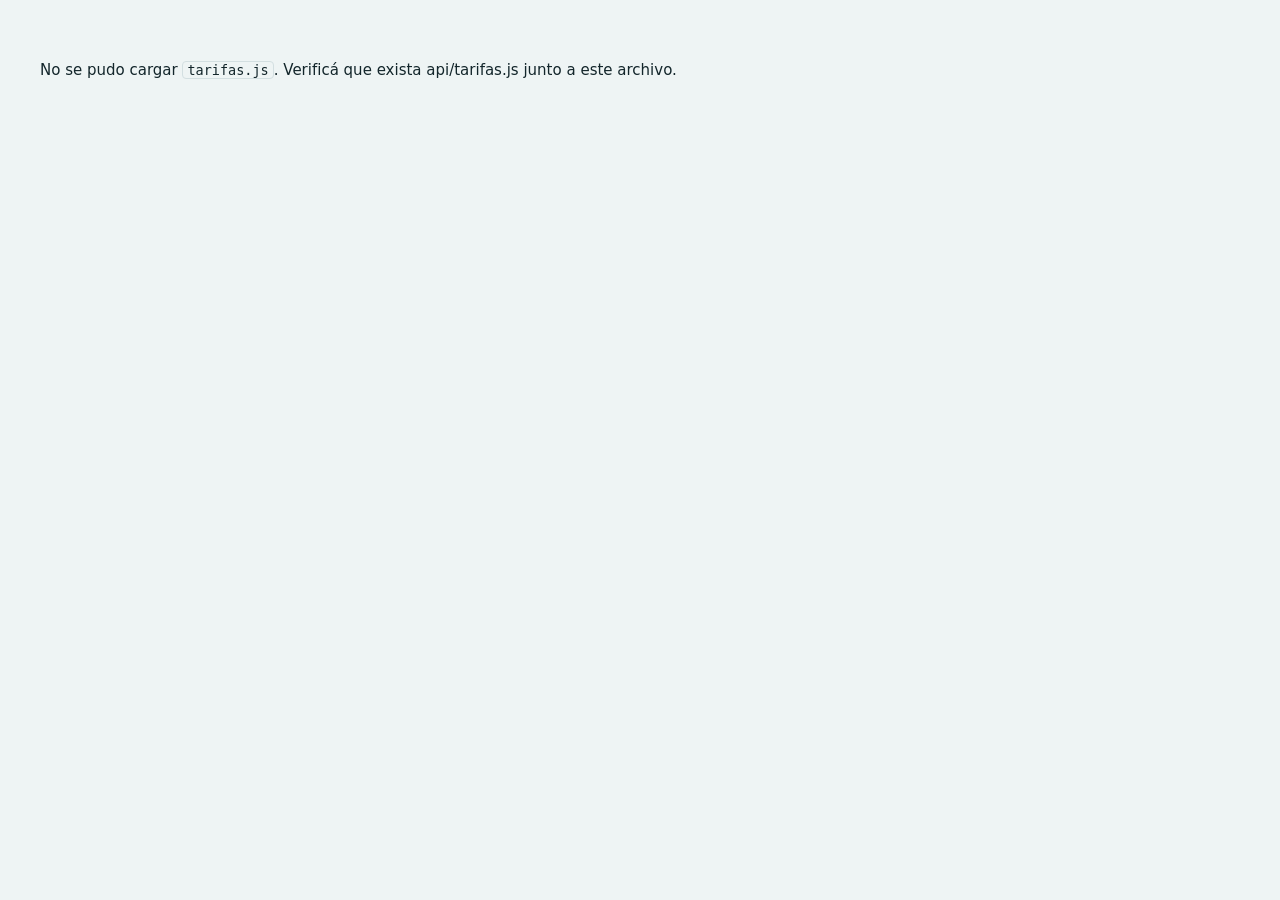
==== commit ce106e6c: "Update script source path for tarifas.js" ====
--- a/calculadora.html
+++ b/calculadora.html
@@ -191,13 +191,13 @@
   </details>
 </div>
 
-<script src="tarifas.js"></script>
+<script src="api/tarifas.js"></script>
 <script>
 (function () {
 'use strict';
 var T = window.Tarifas;
 if (!T || typeof T.quote !== 'function') {
-  document.body.innerHTML = '<p class="fatal">No se pudo cargar <code>tarifas.js</code>. Verificá que esté en la misma carpeta que este archivo.</p>';
+  document.body.innerHTML = '<p class="fatal">No se pudo cargar <code>tarifas.js</code>. Verificá que exista api/tarifas.js junto a este archivo.</p>';
   return;
 }
 /*LOGIC-START*/
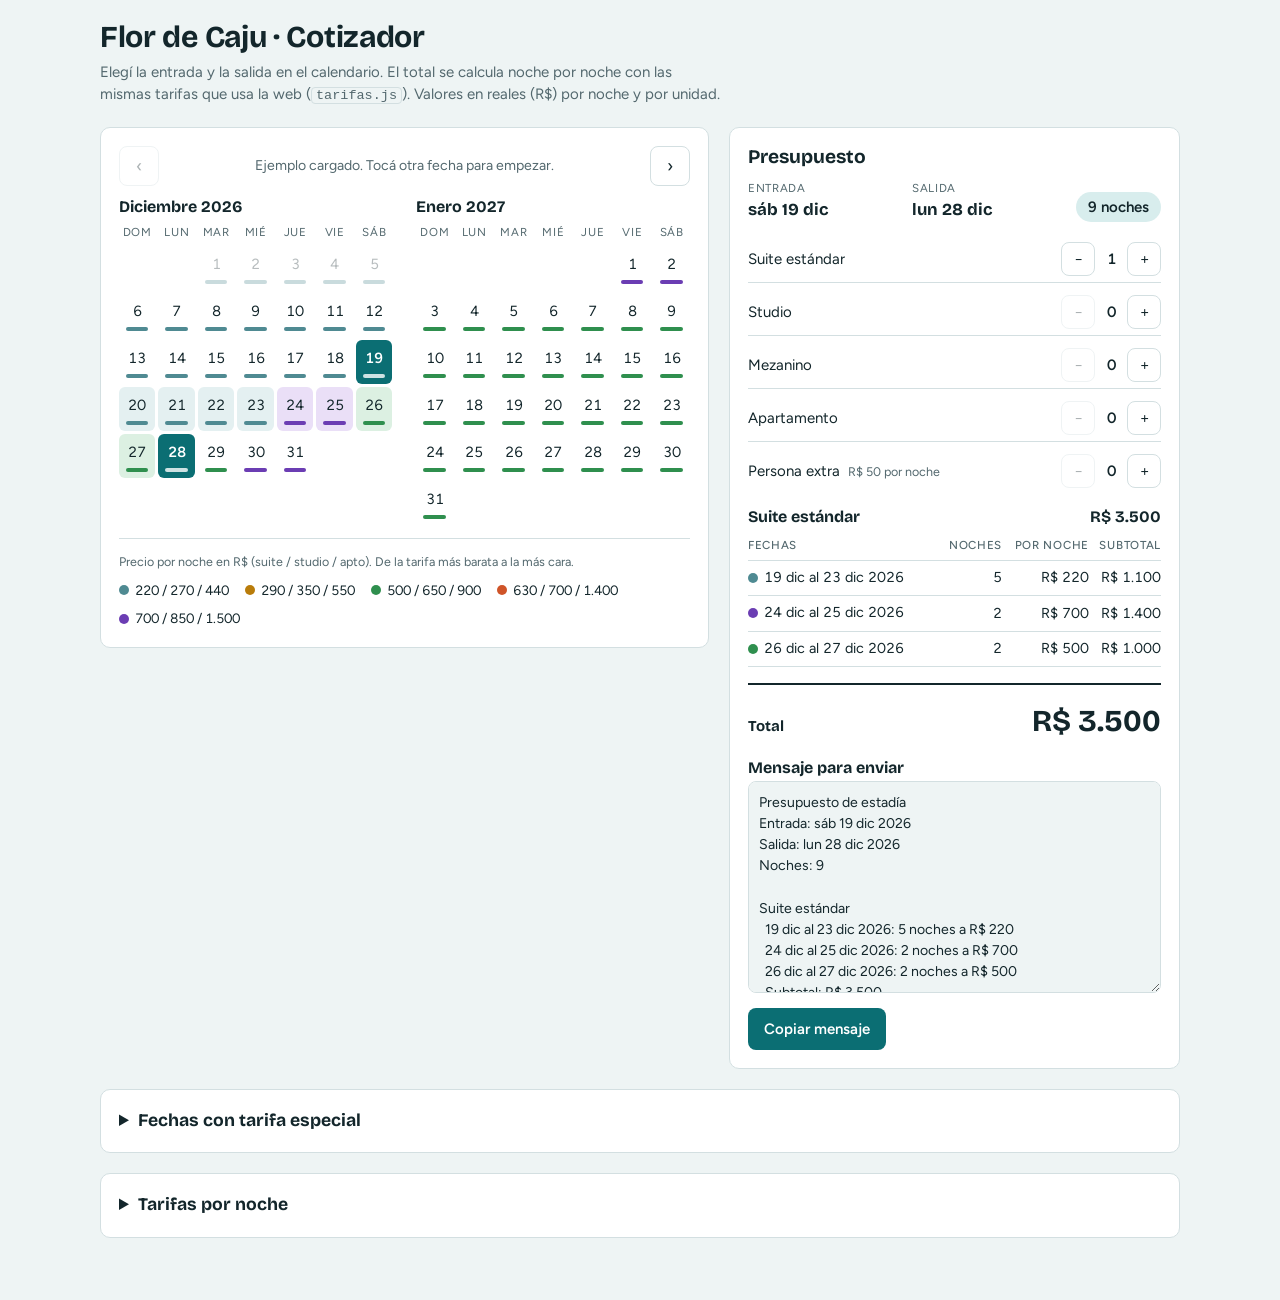
==== commit dff2f46a: "Update script source path for tarifas.js" ====
--- a/calculadora.html
+++ b/calculadora.html
@@ -191,13 +191,13 @@
   </details>
 </div>
 
-<script src="api/tarifas.js"></script>
+<script src="js/tarifas.js"></script>
 <script>
 (function () {
 'use strict';
 var T = window.Tarifas;
 if (!T || typeof T.quote !== 'function') {
-  document.body.innerHTML = '<p class="fatal">No se pudo cargar <code>tarifas.js</code>. Verificá que exista api/tarifas.js junto a este archivo.</p>';
+  document.body.innerHTML = '<p class="fatal">No se pudo cargar <code>tarifas.js</code>. Verificá que exista js/tarifas.js junto a este archivo.</p>';
   return;
 }
 /*LOGIC-START*/
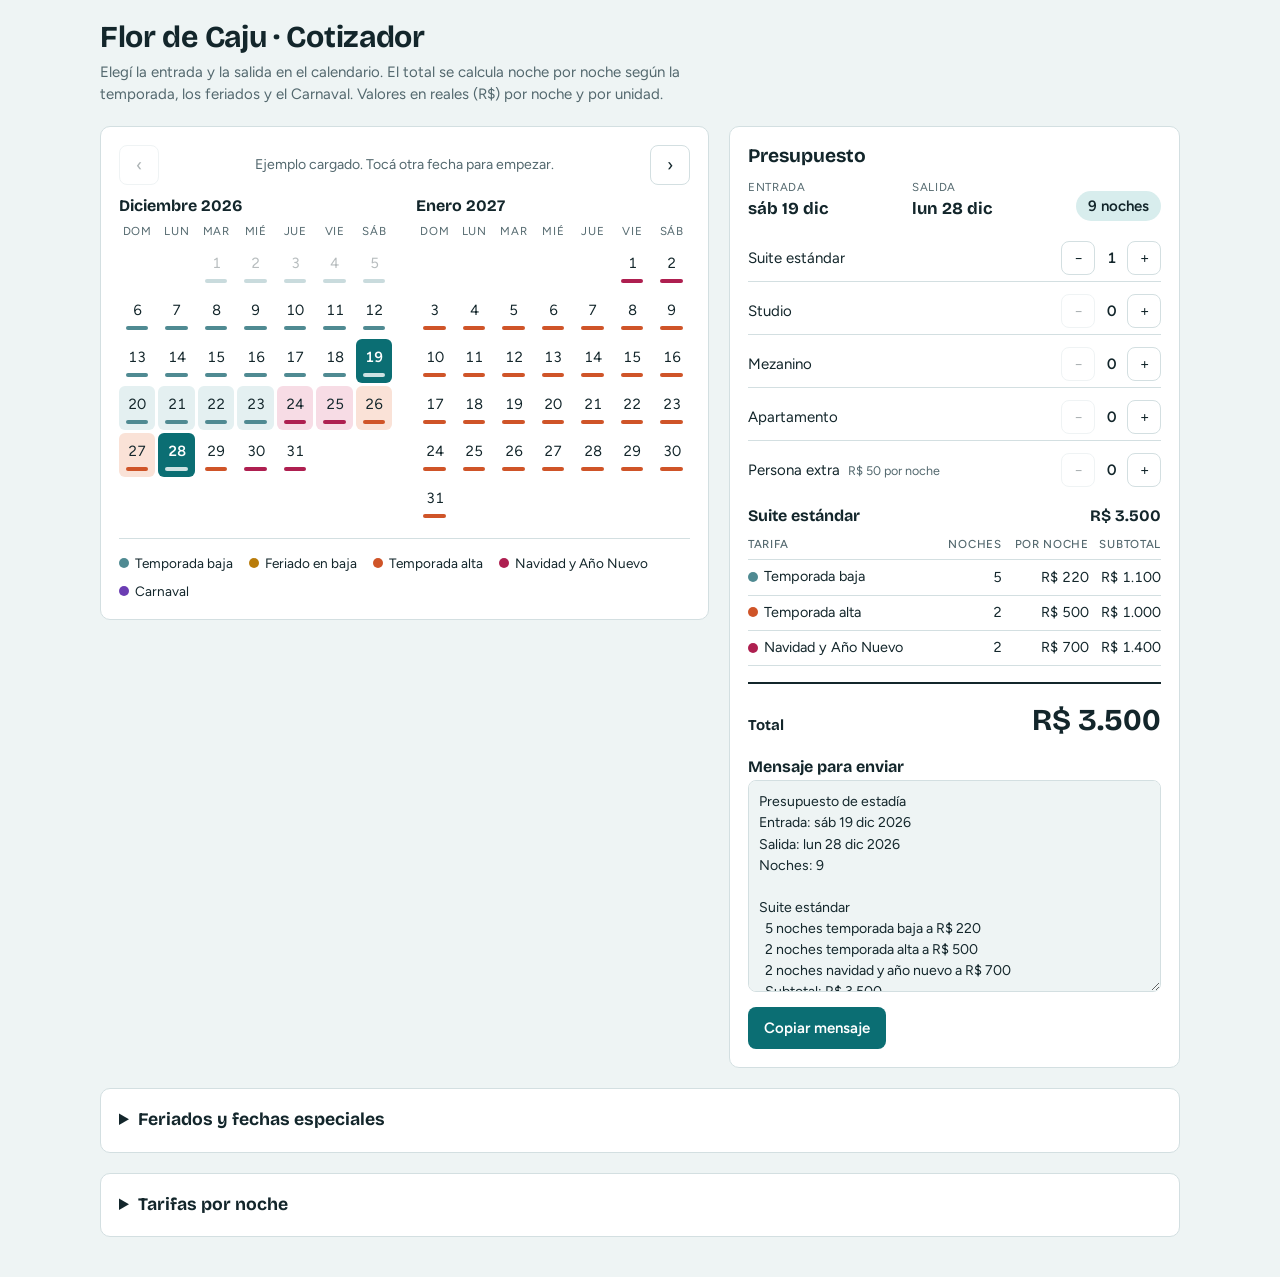
==== commit a813437f: "Update print statement from 'Hello' to 'Goodbye'" ====
--- a/calculadora.html
+++ b/calculadora.html
@@ -7,7 +7,7 @@
 <meta name="claude:viewport-fit-sides" content="cover">
 <link rel="stylesheet" href="https://fonts.googleapis.com/css2?family=Bricolage+Grotesque:opsz,wght@12..96,500;12..96,700&family=Figtree:wght@400;500;600&display=swap">
 <style>
-/* Layout: calendario de noches a la izquierda, presupuesto fijo a la derecha; tarifas y fechas especiales (solo lectura, se arman desde tarifas.js) abajo. */
+/* Layout: calendario de noches a la izquierda, presupuesto fijo a la derecha; tarifas y fechas especiales editables abajo. */
 :root {
   --bg: #eef4f4;
   --surface: #ffffff;
@@ -19,7 +19,6 @@
   --accent-soft: #d8eded;
   --baja: #4f8a92;     --baja-t: #e4f0f1;
   --feriado: #b97c0a;  --feriado-t: #faefd2;
-  --especial: #2f8f4e; --especial-t: #dcf0e2;
   --alta: #cf5428;     --alta-t: #fae2d7;
   --pico: #ae1f50;     --pico-t: #f7dce5;
   --carnaval: #6b3db3; --carnaval-t: #eadff7;
@@ -32,7 +31,6 @@
     --accent: #4cc3c8; --accent-fg: #06282a; --accent-soft: #16393c;
     --baja: #6fa3ab;     --baja-t: #1b3236;
     --feriado: #e0a83a;  --feriado-t: #3a2f13;
-    --especial: #5fc27f; --especial-t: #16341f;
     --alta: #ec7e55;     --alta-t: #3d2218;
     --pico: #e56a93;     --pico-t: #3d1a28;
     --carnaval: #a584e6; --carnaval-t: #2c2142;
@@ -44,7 +42,6 @@
   --accent: #4cc3c8; --accent-fg: #06282a; --accent-soft: #16393c;
   --baja: #6fa3ab;     --baja-t: #1b3236;
   --feriado: #e0a83a;  --feriado-t: #3a2f13;
-  --especial: #5fc27f; --especial-t: #16341f;
   --alta: #ec7e55;     --alta-t: #3d2218;
   --pico: #e56a93;     --pico-t: #3d1a28;
   --carnaval: #a584e6; --carnaval-t: #2c2142;
@@ -69,7 +66,6 @@
 .panel { background: var(--surface); border: 1px solid var(--line); border-radius: 10px; padding: 18px; min-width: 0; }
 button { font: inherit; color: inherit; cursor: pointer; }
 :focus-visible { outline: 2px solid var(--accent); outline-offset: 2px; }
-code { font-size: .9em; background: var(--bg); border: 1px solid var(--line); border-radius: 4px; padding: 0 4px; }
 
 /* calendario */
 .cal-head { display: flex; align-items: center; justify-content: space-between; gap: 12px; margin-bottom: 12px; }
@@ -93,15 +89,12 @@
 .day.in { background: var(--t); }
 .day.edge { background: var(--accent); color: var(--accent-fg); font-weight: 600; }
 .day.edge .bar { background: var(--accent-fg); opacity: .8; }
-/* niveles de tarifa: de la más barata (t0) a la más cara */
-.c-t0 { --c: var(--baja); --t: var(--baja-t); }
-.c-t1 { --c: var(--feriado); --t: var(--feriado-t); }
-.c-t2 { --c: var(--especial); --t: var(--especial-t); }
-.c-t3 { --c: var(--alta); --t: var(--alta-t); }
-.c-t4 { --c: var(--carnaval); --t: var(--carnaval-t); }
-.c-t5 { --c: var(--pico); --t: var(--pico-t); }
-.legend { display: flex; flex-wrap: wrap; gap: 8px 16px; margin-top: 14px; padding-top: 14px; border-top: 1px solid var(--line); font-size: .85rem; font-variant-numeric: tabular-nums; }
-.legend .cap { flex: 1 0 100%; color: var(--muted); font-size: .78rem; }
+.c-baja { --c: var(--baja); --t: var(--baja-t); }
+.c-feriado { --c: var(--feriado); --t: var(--feriado-t); }
+.c-alta { --c: var(--alta); --t: var(--alta-t); }
+.c-pico { --c: var(--pico); --t: var(--pico-t); }
+.c-carnaval { --c: var(--carnaval); --t: var(--carnaval-t); }
+.legend { display: flex; flex-wrap: wrap; gap: 8px 16px; margin-top: 14px; padding-top: 14px; border-top: 1px solid var(--line); font-size: .85rem; }
 .legend span, .pill { display: inline-flex; align-items: center; gap: 6px; }
 .dot { width: 10px; height: 10px; border-radius: 50%; background: var(--c); flex: none; }
 
@@ -134,21 +127,25 @@
 .room small { color: var(--muted); margin-left: 4px; }
 textarea { width: 100%; font: inherit; font-size: .88rem; background: var(--bg); color: var(--fg); border: 1px solid var(--line); border-radius: 8px; padding: 10px; resize: vertical; }
 .primary { background: var(--accent); color: var(--accent-fg); border: 0; border-radius: 8px; padding: 10px 16px; font-weight: 600; }
+.ghost { background: transparent; border: 1px solid var(--line); border-radius: 8px; padding: 8px 12px; }
 .msg-row { display: flex; align-items: center; gap: 12px; margin-top: 8px; flex-wrap: wrap; }
 .msg-row .ok { color: var(--muted); font-size: .85rem; }
 
-/* secciones de solo lectura (se arman desde tarifas.js) */
+/* secciones editables */
 details.panel > summary { cursor: pointer; font-family: var(--font-display); font-weight: 700; font-size: 1.1rem; list-style-position: inside; }
 details.panel[open] > summary { margin-bottom: 12px; }
+.rates input, .addrow input, .addrow select {
+  font: inherit; background: var(--bg); color: var(--fg); border: 1px solid var(--line); border-radius: 6px; padding: 7px 8px; width: 100%; min-width: 0;
+}
+.rates input { min-width: 78px; font-variant-numeric: tabular-nums; }
 .rates th:first-child, .rates td:first-child { white-space: nowrap; padding-right: 12px; }
-.rates td.na { color: var(--muted); }
-.rates th small { display: block; text-transform: none; letter-spacing: 0; font-size: .72rem; margin-top: 2px; }
 .sp-list { list-style: none; margin: 0; padding: 0; }
 .sp-list li { display: flex; align-items: center; gap: 10px; padding: 8px 0; border-bottom: 1px solid var(--line); flex-wrap: wrap; }
-.sp-list .nm { flex: 1 1 180px; min-width: 0; font-weight: 500; font-variant-numeric: tabular-nums; }
+.sp-list .nm { flex: 1 1 180px; min-width: 0; font-weight: 500; }
 .sp-list .rg { color: var(--muted); font-size: .88rem; font-variant-numeric: tabular-nums; flex: 1 1 200px; }
+.addrow { display: grid; grid-template-columns: repeat(auto-fit, minmax(150px, 1fr)); gap: 8px; margin-top: 14px; align-items: end; }
+.addrow label { display: flex; flex-direction: column; gap: 4px; font-size: .75rem; color: var(--muted); letter-spacing: .04em; text-transform: uppercase; }
 .note { color: var(--muted); font-size: .85rem; margin: 10px 0 0; }
-.fatal { padding: 24px; font-family: system-ui, sans-serif; }
 @media (prefers-reduced-motion: reduce) { * { transition: none !important; } }
 
 body{margin:0}
@@ -158,7 +155,7 @@
 <div class="wrap">
   <header>
     <h1>Flor de Caju · Cotizador</h1>
-    <p class="sub">Elegí la entrada y la salida en el calendario. El total se calcula noche por noche con las mismas tarifas que usa la web (<code>tarifas.js</code>). Valores en reales (R$) por noche y por unidad.</p>
+    <p class="sub">Elegí la entrada y la salida en el calendario. El total se calcula noche por noche según la temporada, los feriados y el Carnaval. Valores en reales (R$) por noche y por unidad.</p>
   </header>
 
   <div class="grid">
@@ -179,29 +176,37 @@
   </div>
 
   <details class="panel" id="specials-box">
-    <summary>Fechas con tarifa especial</summary>
-    <p class="note" style="margin-top:0">Esta lista se arma sola desde <code>tarifas.js</code> (próximos 3 años): cada tramo de noches que no se cobra con la tarifa más baja. Para agregar o mover fechas, editá <code>SPECIALS</code> en ese archivo y recargá esta página.</p>
+    <summary>Feriados y fechas especiales</summary>
+    <p class="note" style="margin-top:0">Cada rango marca las noches que se cobran con la tarifa de su categoría. La temporada alta (24 dic al 28 feb) se repite todos los años. Navidad y Año Nuevo están cargados para 2026 y 2027: noches del 24 y 25 dic, y del 30 dic al 2 ene. Los feriados caen sobre la noche: un feriado el lunes cobra las noches de viernes, sábado y domingo.</p>
     <ul class="sp-list" id="sp-list"></ul>
+    <form class="addrow" id="sp-form">
+      <label for="sp-name">Nombre<input id="sp-name" type="text" placeholder="Ej: Fiesta local"></label>
+      <label for="sp-from">Primera noche<input id="sp-from" type="date" required></label>
+      <label for="sp-to">Última noche<input id="sp-to" type="date" required></label>
+      <label for="sp-cat">Tarifa<select id="sp-cat"></select></label>
+      <button class="primary" type="submit">Agregar</button>
+    </form>
+    <p class="note" id="sp-err" role="alert"></p>
+    <p class="note">Sin efecto en baja porque caen en fin de semana: 15 nov 2026 (domingo), 1 may 2027 y 20 nov 2027 (sábados). Los feriados de mitad de semana se cobran solo en la víspera. <button class="ghost" id="sp-reset" type="button">Restaurar lista sugerida</button></p>
   </details>
 
   <details class="panel" id="rates-box">
     <summary>Tarifas por noche</summary>
     <div class="tbl-wrap rates"><table id="rates"></table></div>
-    <p class="note" id="rates-note"></p>
+    <div class="addrow" id="settings">
+      <label for="set-extra">Persona extra (R$ por noche)<input id="set-extra" type="number" min="0" step="5" inputmode="numeric"></label>
+    </div>
+    <p class="note">Los cambios se guardan en este navegador. Si dejás una tarifa vacía, esa unidad figura sin precio para esas fechas.</p>
   </details>
 </div>
 
-<script src="js/tarifas.js"></script>
 <script>
 (function () {
 'use strict';
-var T = window.Tarifas;
-if (!T || typeof T.quote !== 'function') {
-  document.body.innerHTML = '<p class="fatal">No se pudo cargar <code>tarifas.js</code>. Verificá que exista js/tarifas.js junto a este archivo.</p>';
-  return;
-}
 /*LOGIC-START*/
-/* Todo sale de Tarifas.quote(): no se duplica ningún precio ni regla de fechas. */
+var PRI = ['pico', 'carnaval', 'alta', 'feriado', 'baja'];
+var ORDER = ['baja', 'feriado', 'alta', 'pico', 'carnaval'];
+var CAT_NAME = { baja: 'Temporada baja', feriado: 'Feriado en baja', alta: 'Temporada alta', pico: 'Navidad y Año Nuevo', carnaval: 'Carnaval' };
 var ROOMS = [
   { id: 'suite', name: 'Suite estándar', max: 3 },
   { id: 'studio', name: 'Studio', max: 1 },
@@ -214,94 +219,36 @@
 function fromUTC(t) { var d = new Date(t); return iso(d.getUTCFullYear(), d.getUTCMonth() + 1, d.getUTCDate()); }
 function addDays(s, n) { return fromUTC(toUTC(s) + n * 864e5); }
 function dow(s) { return new Date(toUTC(s)).getUTCDay(); }
+function categoryOf(s, specials) {
+  var md = s.slice(5), found = {};
+  if (md >= '12-24' || md <= '02-28') found.alta = 1;
+  for (var i = 0; i < specials.length; i++) {
+    var sp = specials[i];
+    if (s >= sp.from && s <= sp.to) found[sp.cat] = 1;
+  }
+  for (var j = 0; j < PRI.length; j++) if (found[PRI[j]]) return PRI[j];
+  return 'baja';
+}
 function nightsOf(inn, out) {
   var list = [], s = inn;
   while (s < out) { list.push(s); s = addDays(s, 1); }
   return list;
 }
-var now = new Date();
-var today = iso(now.getFullYear(), now.getMonth() + 1, now.getDate());
-
-/* tipos de unidad que conoce tarifas.js; el Mezanino usa el Studio si no tiene tipo propio */
-var TYPES = (T.maxGuests && Object.keys(T.maxGuests).length) ? Object.keys(T.maxGuests) : ['suite', 'studio', 'apto'];
-var SHOW = ['suite', 'studio', 'apto'].filter(function (t) { return TYPES.indexOf(t) >= 0; })
-  .concat(TYPES.filter(function (t) { return ['suite', 'studio', 'apto'].indexOf(t) < 0; }));
-function typeFor(id) { return TYPES.indexOf(id) >= 0 ? id : (id === 'mezanino' ? 'studio' : id); }
-
-/* precio de una noche (guests = 1, sin persona extra); 0 si no hay tarifa */
-var priceCache = {};
-function nightPrice(type, s) {
-  var k = type + '@' + s;
-  if (!(k in priceCache)) {
-    var q = T.quote(s, addDays(s, 1), type, 1);
-    priceCache[k] = q && q.total > 0 ? q.total : 0;
-  }
-  return priceCache[k];
-}
-
-/* niveles de tarifa: noches con la misma combinación de precios, ordenados de barato a caro */
-var tiers = {}, tierList = [];
-function rerank() {
-  tierList.sort(function (a, b) {
-    for (var i = 0; i < TYPES.length; i++) { var d = a.prices[TYPES[i]] - b.prices[TYPES[i]]; if (d) return d; }
-    return 0;
-  });
-  tierList.forEach(function (t, i) { t.rank = i; });
-}
-function tierOf(s) {
-  var sig = TYPES.map(function (t) { return nightPrice(t, s); }).join('|'), t = tiers[sig];
-  if (!t) {
-    t = tiers[sig] = { sig: sig, prices: {}, example: null, rank: 0 };
-    TYPES.forEach(function (ty) { t.prices[ty] = nightPrice(ty, s); });
-    tierList.push(t); rerank();
-  }
-  return t;
-}
-function tierClass(t) { return 'c-t' + (t.rank % 6); }
-
-/* recorre los próximos 3 años para conocer todos los niveles y los tramos de noches */
-var runs = [];
-(function () {
-  var s = today, cur = null;
-  for (var i = 0; i < 1100; i++) {
-    var t = tierOf(s);
-    if (cur && cur.tier === t) cur.to = s;
-    else { cur = { tier: t, from: s, to: s }; runs.push(cur); }
-    if (!t.example) t.example = cur;
-    s = addDays(s, 1);
-  }
-})();
-
-/* persona extra por noche: se deduce de cuánto sube quote() al agregar un huésped */
-function probeExtraFee() {
-  for (var ti = 0; ti < TYPES.length; ti++) {
-    var type = TYPES[ti], s = today;
-    for (var i = 0; i < 400 && !nightPrice(type, s); i++) s = addDays(s, 1);
-    var prev = nightPrice(type, s);
-    if (!prev) continue;
-    for (var g = 2; g <= 8; g++) {
-      var q = T.quote(s, addDays(s, 1), type, g);
-      if (!q) break;
-      if (q.total > prev) return q.total - prev;
-    }
-  }
-  return 0;
-}
-var EXTRA_FEE = probeExtraFee();
-
-function computeQuote(inn, out, qty, opts) {
+function computeQuote(inn, out, qty, rates, specials, opts) {
   opts = opts || {};
-  var nights = nightsOf(inn, out), rooms = [], total = 0, missing = false;
+  var nights = nightsOf(inn, out), counts = {};
+  nights.forEach(function (s) { var c = categoryOf(s, specials); counts[c] = (counts[c] || 0) + 1; });
+  var rooms = [], total = 0, missing = false;
   ROOMS.forEach(function (r) {
     var q = qty[r.id] || 0;
     if (!q) return;
-    var type = typeFor(r.id), lines = [], unit = 0, miss = false, cur = null;
-    nights.forEach(function (s) {
-      var rate = nightPrice(type, s);
+    var lines = [], unit = 0, miss = false;
+    ORDER.forEach(function (c) {
+      if (!counts[c]) return;
+      var rate = rates[r.id] && rates[r.id][c];
       if (!rate) miss = true;
-      if (cur && cur.rate === rate) { cur.to = s; cur.n++; }
-      else { cur = { from: s, to: s, n: 1, rate: rate, tier: tierOf(s) }; lines.push(cur); }
-      unit += rate;
+      lines.push({ cat: c, n: counts[c], rate: rate || 0 });
+      unit += counts[c] * (rate || 0);
     });
     if (miss) missing = true;
     rooms.push({ id: r.id, name: r.name, qty: q, lines: lines, unit: unit, total: unit * q, missing: miss });
@@ -311,24 +258,62 @@
   if (rooms.length) {
     extraTotal = (opts.extra || 0) * (opts.extraFee || 0) * nights.length;
   }
-  return { nights: nights.length, rooms: rooms, lodging: lodging, extraTotal: extraTotal, total: lodging + extraTotal, missing: missing };
+  return { nights: nights.length, counts: counts, rooms: rooms, lodging: lodging, extraTotal: extraTotal, total: lodging + extraTotal, missing: missing };
 }
 /*LOGIC-END*/
 
 var MESES = ['enero', 'febrero', 'marzo', 'abril', 'mayo', 'junio', 'julio', 'agosto', 'septiembre', 'octubre', 'noviembre', 'diciembre'];
 var MES3 = ['ene', 'feb', 'mar', 'abr', 'may', 'jun', 'jul', 'ago', 'sep', 'oct', 'nov', 'dic'];
 var DIAS = ['dom', 'lun', 'mar', 'mié', 'jue', 'vie', 'sáb'];
-var TYPE_NAME = { suite: 'suite', studio: 'studio', apto: 'apto' };
 var KEY = 'flor-de-caju-cotizador-v6';
 
-/* en este navegador solo se recuerdan las cantidades de unidades y personas extra */
+var DEF_RATES = {
+  suite:    { baja: 220, feriado: 290, alta: 500, pico: 700,  carnaval: 630 },
+  studio:   { baja: 270, feriado: 350, alta: 650, pico: 850,  carnaval: 700 },
+  mezanino: { baja: 270, feriado: 350, alta: 650, pico: 850,  carnaval: 700 },
+  apto:     { baja: 440, feriado: 550, alta: 900, pico: 1500, carnaval: 1400 }
+};
+var DEF_SPECIALS = [
+  { id: 'd1', name: 'Finados (lunes 2 nov)', from: '2026-10-30', to: '2026-11-01', cat: 'feriado' },
+  { id: 'd2', name: 'Consciência Negra (viernes 20 nov)', from: '2026-11-19', to: '2026-11-21', cat: 'feriado' },
+  { id: 'd3', name: 'Carnaval 2027 (sáb 6 a mar 9 feb)', from: '2027-02-05', to: '2027-02-09', cat: 'carnaval' },
+  { id: 'd4', name: 'Semana Santa (viernes 26 mar)', from: '2027-03-25', to: '2027-03-27', cat: 'feriado' },
+  { id: 'd5', name: 'Tiradentes (miércoles 21 abr)', from: '2027-04-20', to: '2027-04-20', cat: 'feriado' },
+  { id: 'd6', name: 'Corpus Christi (jueves 27 may)', from: '2027-05-26', to: '2027-05-29', cat: 'feriado' },
+  { id: 'd7', name: 'Independência (martes 7 sep)', from: '2027-09-03', to: '2027-09-06', cat: 'feriado' },
+  { id: 'd8', name: 'Aparecida (martes 12 oct)', from: '2027-10-08', to: '2027-10-11', cat: 'feriado' },
+  { id: 'd9', name: 'Finados (martes 2 nov)', from: '2027-10-29', to: '2027-11-01', cat: 'feriado' },
+  { id: 'd10', name: 'Proclamação da República (lunes 15 nov)', from: '2027-11-12', to: '2027-11-14', cat: 'feriado' },
+  { id: 'd11', name: 'Navidad 2026 (noches del 24 y 25)', from: '2026-12-24', to: '2026-12-25', cat: 'pico' },
+  { id: 'd12', name: 'Año Nuevo 2026/27 (noches del 30 dic al 2 ene)', from: '2026-12-30', to: '2027-01-02', cat: 'pico' },
+  { id: 'd13', name: 'Navidad 2027 (noches del 24 y 25)', from: '2027-12-24', to: '2027-12-25', cat: 'pico' },
+  { id: 'd14', name: 'Año Nuevo 2027/28 (noches del 30 dic al 2 ene)', from: '2027-12-30', to: '2028-01-02', cat: 'pico' }
+];
+
+function clone(o) { return JSON.parse(JSON.stringify(o)); }
 var saved = {};
 try { saved = JSON.parse(localStorage.getItem(KEY) || '{}') || {}; } catch (e) { saved = {}; }
+var rates = clone(DEF_RATES);
+if (saved.rates && typeof saved.rates === 'object') {
+  ROOMS.forEach(function (r) { ORDER.forEach(function (c) {
+    var v = saved.rates[r.id] && saved.rates[r.id][c];
+    if (typeof v === 'number' && v >= 0) rates[r.id][c] = v;
+    else if (saved.rates[r.id] && saved.rates[r.id][c] === null) rates[r.id][c] = null;
+  }); });
+}
+var specials = Array.isArray(saved.specials) ? saved.specials : clone(DEF_SPECIALS);
 var qty = { suite: 1, studio: 0, mezanino: 0, apto: 0 };
 if (saved.qty) ROOMS.forEach(function (r) { var v = Number(saved.qty[r.id]); if (v >= 0 && v <= r.max) qty[r.id] = v; });
 var extra = Math.max(0, Math.min(4, Number(saved.extra) || 0));
-function save() { try { localStorage.setItem(KEY, JSON.stringify({ qty: qty, extra: extra })); } catch (e) {} }
-
+var settings = { extraFee: 50 };
+if (saved.settings) ['extraFee'].forEach(function (k) {
+  var v = Number(saved.settings[k]);
+  if (!isNaN(v) && v >= 0 && saved.settings[k] !== null && saved.settings[k] !== '') settings[k] = v;
+});
+function save() { try { localStorage.setItem(KEY, JSON.stringify({ rates: rates, specials: specials, qty: qty, extra: extra, settings: settings })); } catch (e) {} }
+
+var now = new Date();
+var today = iso(now.getFullYear(), now.getMonth() + 1, now.getDate());
 var sel = { inn: null, out: null };
 var example = false;
 if (today <= '2026-12-19') { sel.inn = '2026-12-19'; sel.out = '2026-12-28'; example = true; }
@@ -336,8 +321,7 @@
 var curMonth = { y: now.getFullYear(), m: now.getMonth() + 1 };
 
 function esc(t) { return String(t).replace(/[&<>"']/g, function (c) { return { '&': '&amp;', '<': '&lt;', '>': '&gt;', '"': '&quot;', "'": '&#39;' }[c]; }); }
-function num(n) { return Number(n).toLocaleString('es-AR'); }
-function money(n) { return 'R$ ' + num(n); }
+function money(n) { return 'R$ ' + Number(n).toLocaleString('es-AR'); }
 function fmtShort(s) { var p = s.split('-').map(Number); return DIAS[dow(s)] + ' ' + p[2] + ' ' + MES3[p[1] - 1]; }
 function fmtFull(s) { return fmtShort(s) + ' ' + s.slice(0, 4); }
 function fmtRange(a, b) {
@@ -347,7 +331,6 @@
   if (a === b) return right;
   return left + ' al ' + right;
 }
-function triplet(t) { return SHOW.map(function (ty) { return t.prices[ty] ? num(t.prices[ty]) : '—'; }).join(' / '); }
 function $(s) { return document.querySelector(s); }
 
 /* calendario */
@@ -358,12 +341,12 @@
   h += '</div><div class="days">';
   for (var i = 0; i < start; i++) h += '<span></span>';
   for (var d = 1; d <= dim; d++) {
-    var s = iso(y, m, d), t = tierOf(s), k = 'day ' + tierClass(t);
+    var s = iso(y, m, d), c = categoryOf(s, specials), k = 'day c-' + c;
     var inRange = sel.inn && sel.out && s >= sel.inn && s < sel.out;
     if (inRange) k += ' in';
     if (s === sel.inn || s === sel.out) k += ' edge';
     var dis = s < today ? ' disabled' : '';
-    h += '<button type="button" class="' + k + '" data-d="' + s + '"' + dis + ' aria-label="' + fmtFull(s) + ', tarifa nivel ' + (t.rank + 1) + '"><span>' + d + '</span><i class="bar"></i></button>';
+    h += '<button type="button" class="' + k + '" data-d="' + s + '"' + dis + ' aria-label="' + fmtFull(s) + ', ' + CAT_NAME[c] + '"><span>' + d + '</span><i class="bar"></i></button>';
   }
   return h + '</div></div>';
 }
@@ -375,9 +358,9 @@
   $('#cal-hint').textContent = hint;
 }
 function renderLegend() {
-  var names = SHOW.map(function (t) { return TYPE_NAME[t] || t; }).join(' / ');
-  $('#legend').innerHTML = '<span class="cap">Precio por noche en R$ (' + names + '). De la tarifa más barata a la más cara.</span>' +
-    tierList.map(function (t) { return '<span class="' + tierClass(t) + '"><i class="dot"></i>' + triplet(t) + '</span>'; }).join('');
+  $('#legend').innerHTML = ORDER.map(function (c) { return '<span class="c-' + c + '"><i class="dot"></i>' + CAT_NAME[c] + '</span>'; }).join('');
+  $('#sp-cat').innerHTML = ORDER.map(function (c) { return '<option value="' + c + '">' + CAT_NAME[c] + '</option>'; }).join('');
+  $('#sp-cat').value = 'feriado';
 }
 
 /* presupuesto */
@@ -385,7 +368,7 @@
   var t = 'Presupuesto de estadía\nEntrada: ' + fmtFull(sel.inn) + '\nSalida: ' + fmtFull(sel.out) + '\nNoches: ' + q.nights + '\n';
   q.rooms.forEach(function (r) {
     t += '\n' + r.name + (r.qty > 1 ? ' x' + r.qty : '') + '\n';
-    r.lines.forEach(function (l) { t += '  ' + fmtRange(l.from, l.to) + ': ' + l.n + (l.n === 1 ? ' noche' : ' noches') + ' a ' + money(l.rate) + '\n'; });
+    r.lines.forEach(function (l) { t += '  ' + l.n + (l.n === 1 ? ' noche' : ' noches') + ' ' + CAT_NAME[l.cat].toLowerCase() + ' a ' + money(l.rate) + '\n'; });
     t += '  Subtotal: ' + money(r.total) + '\n';
   });
   if (q.extraTotal) t += '\nPersona extra x' + extra + ': ' + money(q.extraTotal);
@@ -396,26 +379,28 @@
   h += '<div class="rooms">' + ROOMS.map(function (r) {
     var v = qty[r.id];
     return '<div class="room"><span>' + r.name + '</span><span class="step"><button type="button" data-act="dec" data-room="' + r.id + '" aria-label="Menos ' + r.name + '"' + (v <= 0 ? ' disabled' : '') + '>&minus;</button><output>' + v + '</output><button type="button" data-act="inc" data-room="' + r.id + '" aria-label="Más ' + r.name + '"' + (v >= r.max ? ' disabled' : '') + '>+</button></span></div>';
-  }).join('') + '<div class="room"><span>Persona extra <small>R$ ' + EXTRA_FEE + ' por noche</small></span><span class="step"><button type="button" data-act="xdec" aria-label="Menos personas extra"' + (extra <= 0 ? ' disabled' : '') + '>&minus;</button><output>' + extra + '</output><button type="button" data-act="xinc" aria-label="Más personas extra"' + (extra >= 4 ? ' disabled' : '') + '>+</button></span></div></div>';
+  }).join('') + '<div class="room"><span>Persona extra <small>R$ ' + settings.extraFee + ' por noche</small></span><span class="step"><button type="button" data-act="xdec" aria-label="Menos personas extra"' + (extra <= 0 ? ' disabled' : '') + '>&minus;</button><output>' + extra + '</output><button type="button" data-act="xinc" aria-label="Más personas extra"' + (extra >= 4 ? ' disabled' : '') + '>+</button></span></div></div>';
   if (!sel.inn || !sel.out) {
     h += '<p class="empty">' + (sel.inn ? 'Falta elegir el día de salida en el calendario.' : 'Elegí las fechas en el calendario para ver el total.') + '</p>';
     $('#quote').innerHTML = h; return;
   }
-  var q = computeQuote(sel.inn, sel.out, qty, { extra: extra, extraFee: EXTRA_FEE });
+  var q = computeQuote(sel.inn, sel.out, qty, rates, specials, { extra: extra, extraFee: settings.extraFee });
   h = '<div class="stay"><div><small>Entrada</small><strong>' + fmtShort(sel.inn) + '</strong></div><div><small>Salida</small><strong>' + fmtShort(sel.out) + '</strong></div><span class="nights">' + q.nights + (q.nights === 1 ? ' noche' : ' noches') + '</span></div>' + h;
   if (!q.rooms.length) {
     h += '<p class="empty">Sumá al menos una unidad para calcular.</p>';
   } else {
     q.rooms.forEach(function (r) {
-      h += '<div class="block"><h3><span>' + r.name + (r.qty > 1 ? ' &times; ' + r.qty : '') + '</span><span>' + (r.missing ? 'sin tarifa' : money(r.total)) + '</span></h3><div class="tbl-wrap"><table><thead><tr><th>Fechas</th><th class="r">Noches</th><th class="r">Por noche</th><th class="r">Subtotal</th></tr></thead><tbody>';
+      h += '<div class="block"><h3><span>' + r.name + (r.qty > 1 ? ' &times; ' + r.qty : '') + '</span><span>' + (r.missing ? 'sin tarifa' : money(r.total)) + '</span></h3><div class="tbl-wrap"><table><thead><tr><th>Tarifa</th><th class="r">Noches</th><th class="r">Por noche</th><th class="r">Subtotal</th></tr></thead><tbody>';
       r.lines.forEach(function (l) {
-        h += '<tr class="' + tierClass(l.tier) + '"><td><span class="pill"><i class="dot"></i>' + fmtRange(l.from, l.to) + '</span></td><td class="r">' + l.n + '</td><td class="r">' + (l.rate ? money(l.rate) : '—') + '</td><td class="r">' + (l.rate ? money(l.n * l.rate) : '—') + '</td></tr>';
+        h += '<tr class="c-' + l.cat + '"><td><span class="pill"><i class="dot"></i>' + CAT_NAME[l.cat] + '</span></td><td class="r">' + l.n + '</td><td class="r">' + (l.rate ? money(l.rate) : '—') + '</td><td class="r">' + (l.rate ? money(l.n * l.rate) : '—') + '</td></tr>';
       });
       h += '</tbody></table></div></div>';
     });
-    if (q.missing) h += '<p class="warn">Falta la tarifa de alguna unidad para estas fechas. Cargala en <code>RATES</code> de <code>tarifas.js</code>.</p>';
+    if (q.missing) h += '<p class="warn">Falta cargar tarifas de alguna unidad para estas fechas. Completalas en «Tarifas por noche».</p>';
     if (q.extraTotal) {
-      h += '<div class="sums"><div><span>Persona extra &times; ' + extra + ' · ' + q.nights + ' noches &times; ' + money(EXTRA_FEE) + '</span><span>' + money(q.extraTotal) + '</span></div></div>';
+      h += '<div class="sums">';
+      if (q.extraTotal) h += '<div><span>Persona extra &times; ' + extra + ' · ' + q.nights + ' noches &times; ' + money(settings.extraFee) + '</span><span>' + money(q.extraTotal) + '</span></div>';
+      h += '</div>';
     }
     h += '<div class="total"><span>Total</span><span class="amt">' + money(q.total) + '</span></div>';
     if (!q.missing) {
@@ -425,29 +410,25 @@
   $('#quote').innerHTML = h;
 }
 
-/* fechas con tarifa especial (solo lectura, deducidas de tarifas.js) */
+/* fechas especiales */
 function renderSpecials() {
-  var names = SHOW.map(function (t) { return TYPE_NAME[t] || t; }).join(' / ');
-  var list = runs.filter(function (r) { return r.tier.rank > 0; });
-  $('#sp-list').innerHTML = list.map(function (r) {
-    var n = nightsOf(r.from, addDays(r.to, 1)).length;
-    return '<li class="' + tierClass(r.tier) + '"><span class="nm">' + fmtRange(r.from, r.to) + '</span><span class="rg">' + n + (n === 1 ? ' noche' : ' noches') + ' · R$ ' + triplet(r.tier) + ' (' + names + ')</span><span class="pill"><i class="dot"></i>Nivel ' + (r.tier.rank + 1) + '</span></li>';
-  }).join('') || '<li><span class="nm">No hay fechas con tarifa especial en los próximos 3 años.</span></li>';
-}
-
-/* tarifas por nivel (solo lectura) */
+  var list = specials.slice().sort(function (a, b) { return a.from < b.from ? -1 : 1; });
+  $('#sp-list').innerHTML = list.map(function (s) {
+    var n = nightsOf(s.from, addDays(s.to, 1)).length;
+    return '<li class="c-' + s.cat + '"><span class="nm">' + esc(s.name || 'Sin nombre') + '</span><span class="rg">' + fmtRange(s.from, s.to) + ' (' + n + (n === 1 ? ' noche' : ' noches') + ')</span><span class="pill"><i class="dot"></i>' + CAT_NAME[s.cat] + '</span><button class="ghost" type="button" data-act="del" data-id="' + esc(s.id) + '" aria-label="Quitar ' + esc(s.name) + '">Quitar</button></li>';
+  }).join('') || '<li><span class="nm">No hay fechas especiales cargadas.</span></li>';
+}
+
+/* tarifas */
 function renderRates() {
-  var h = '<thead><tr><th>Unidad</th>' + tierList.map(function (t) {
-    return '<th class="' + tierClass(t) + '"><span class="pill"><i class="dot"></i>Nivel ' + (t.rank + 1) + '</span>' + (t.example ? '<small>ej.: ' + fmtRange(t.example.from, t.example.to) + '</small>' : '') + '</th>';
-  }).join('') + '</tr></thead><tbody>';
+  var h = '<thead><tr><th>Unidad</th>' + ORDER.map(function (c) { return '<th>' + CAT_NAME[c] + '</th>'; }).join('') + '</tr></thead><tbody>';
   ROOMS.forEach(function (r) {
-    h += '<tr><td>' + r.name + '</td>' + tierList.map(function (t) {
-      var v = t.prices[typeFor(r.id)];
-      return v ? '<td>' + money(v) + '</td>' : '<td class="na">Sin tarifa</td>';
+    h += '<tr><td>' + r.name + '</td>' + ORDER.map(function (c) {
+      var v = rates[r.id][c];
+      return '<td><input type="number" inputmode="numeric" min="0" step="10" id="r-' + r.id + '-' + c + '" data-room="' + r.id + '" data-cat="' + c + '" value="' + (v == null ? '' : v) + '" placeholder="Sin definir" aria-label="' + r.name + ', ' + CAT_NAME[c] + '"></td>';
     }).join('') + '</tr>';
   });
   $('#rates').innerHTML = h + '</tbody>';
-  $('#rates-note').innerHTML = 'Los niveles se deducen de <code>tarifas.js</code>: noches que cuestan lo mismo van al mismo nivel. Para cambiar precios editá <code>RATES</code> y <code>EXTRA_FEE</code> en ese archivo y recargá esta página.' + (TYPES.indexOf('mezanino') < 0 ? ' El Mezanino usa las tarifas del Studio.' : '') + ' Si una celda dice «Sin tarifa», esa unidad figura sin precio para esas fechas.';
 }
 
 /* eventos */
@@ -469,6 +450,10 @@
     var id = b.getAttribute('data-room'), r = ROOMS.filter(function (x) { return x.id === id; })[0];
     qty[id] = Math.max(0, Math.min(r.max, qty[id] + (act === 'inc' ? 1 : -1)));
     save(); renderQuote();
+  } else if (act === 'del') {
+    var did = b.getAttribute('data-id');
+    specials = specials.filter(function (s) { return s.id !== did; });
+    save(); renderSpecials(); renderCal(); renderQuote();
   } else if (act === 'copy') {
     var ta = $('#msg'), done = function (t) { var c = $('#copied'); if (c) c.textContent = t; };
     try {
@@ -478,7 +463,34 @@
 });
 $('#prev').addEventListener('click', function () { view.m--; if (view.m < 1) { view.m = 12; view.y--; } renderCal(); });
 $('#next').addEventListener('click', function () { view.m++; if (view.m > 12) { view.m = 1; view.y++; } renderCal(); });
-
+$('#rates').addEventListener('input', function (e) {
+  var t = e.target; if (!t.dataset || !t.dataset.room) return;
+  var v = t.value === '' ? null : Math.max(0, Number(t.value));
+  rates[t.dataset.room][t.dataset.cat] = (v === null || isNaN(v)) ? null : v;
+  save(); renderQuote();
+});
+$('#sp-form').addEventListener('submit', function (e) {
+  e.preventDefault();
+  var from = $('#sp-from').value, to = $('#sp-to').value, err = $('#sp-err');
+  if (!from || !to) { err.textContent = 'Completá la primera y la última noche.'; return; }
+  if (to < from) { err.textContent = 'La última noche tiene que ser igual o posterior a la primera.'; return; }
+  err.textContent = '';
+  specials.push({ id: 'u' + Date.now(), name: $('#sp-name').value.trim(), from: from, to: to, cat: $('#sp-cat').value });
+  $('#sp-name').value = ''; $('#sp-from').value = ''; $('#sp-to').value = '';
+  save(); renderSpecials(); renderCal(); renderQuote();
+});
+$('#sp-reset').addEventListener('click', function () {
+  specials = clone(DEF_SPECIALS); save(); renderSpecials(); renderCal(); renderQuote();
+});
+
+$('#set-extra').value = settings.extraFee;
+$('#settings').addEventListener('input', function (e) {
+  var map = { 'set-extra': 'extraFee' }, k = map[e.target.id];
+  if (!k) return;
+  var v = Number(e.target.value);
+  settings[k] = (e.target.value === '' || isNaN(v) || v < 0) ? 0 : v;
+  save(); renderQuote();
+});
 renderLegend(); renderCal(); renderQuote(); renderSpecials(); renderRates();
 })();
 </script>
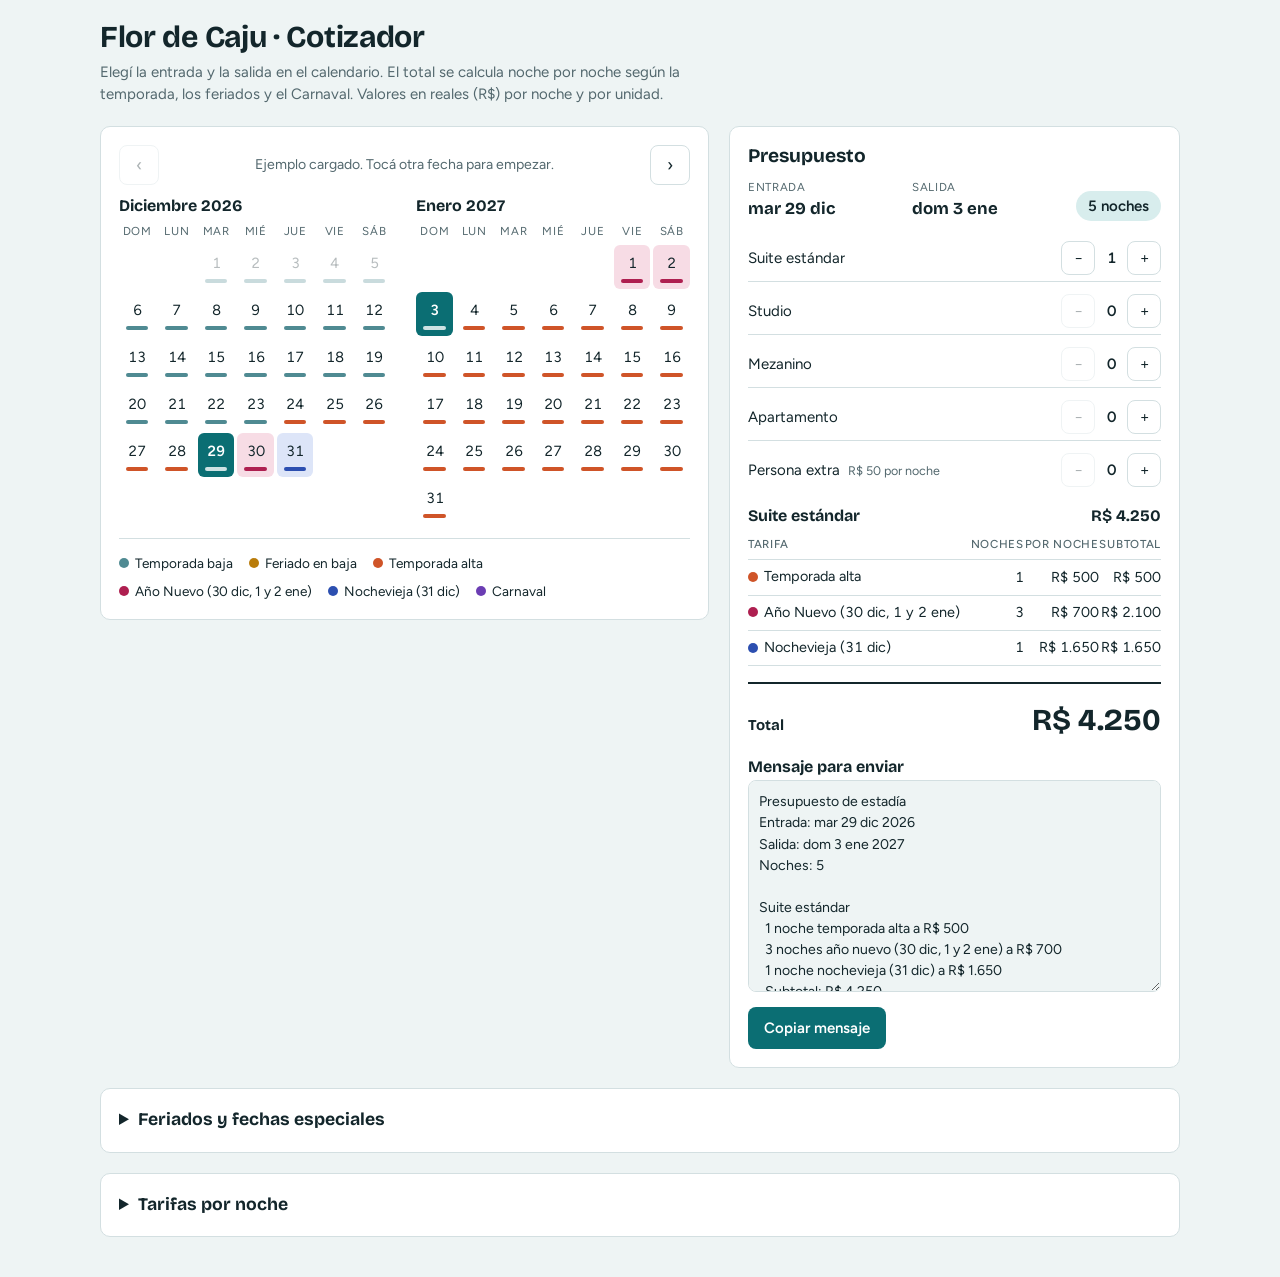
==== commit 594aab79: "Enhance holiday handling and update rates Updated holiday and special date handling in the calculato" ====
--- a/calculadora.html
+++ b/calculadora.html
@@ -2,7 +2,7 @@
 <html lang="es">
 <head>
 <meta charset="utf-8">
-<meta name="viewport" content="width=device-width, initial-scale=1">
+<meta name="viewport" content="width=device-width, initial-scale=1, viewport-fit=cover">
 <title>Cotizador Flor de Caju</title>
 <meta name="claude:viewport-fit-sides" content="cover">
 <link rel="stylesheet" href="https://fonts.googleapis.com/css2?family=Bricolage+Grotesque:opsz,wght@12..96,500;12..96,700&family=Figtree:wght@400;500;600&display=swap">
@@ -21,6 +21,7 @@
   --feriado: #b97c0a;  --feriado-t: #faefd2;
   --alta: #cf5428;     --alta-t: #fae2d7;
   --pico: #ae1f50;     --pico-t: #f7dce5;
+  --nochevieja: #2c4fb0; --nochevieja-t: #dde5f8;
   --carnaval: #6b3db3; --carnaval-t: #eadff7;
   --font-display: 'Bricolage Grotesque', 'Segoe UI', system-ui, sans-serif;
   --font-body: 'Figtree', 'Segoe UI', system-ui, sans-serif;
@@ -33,6 +34,7 @@
     --feriado: #e0a83a;  --feriado-t: #3a2f13;
     --alta: #ec7e55;     --alta-t: #3d2218;
     --pico: #e56a93;     --pico-t: #3d1a28;
+    --nochevieja: #7f9cf0; --nochevieja-t: #1c2646;
     --carnaval: #a584e6; --carnaval-t: #2c2142;
     color-scheme: dark;
   }
@@ -44,6 +46,7 @@
   --feriado: #e0a83a;  --feriado-t: #3a2f13;
   --alta: #ec7e55;     --alta-t: #3d2218;
   --pico: #e56a93;     --pico-t: #3d1a28;
+  --nochevieja: #7f9cf0; --nochevieja-t: #1c2646;
   --carnaval: #a584e6; --carnaval-t: #2c2142;
   color-scheme: dark;
 }
@@ -93,6 +96,7 @@
 .c-feriado { --c: var(--feriado); --t: var(--feriado-t); }
 .c-alta { --c: var(--alta); --t: var(--alta-t); }
 .c-pico { --c: var(--pico); --t: var(--pico-t); }
+.c-nochevieja { --c: var(--nochevieja); --t: var(--nochevieja-t); }
 .c-carnaval { --c: var(--carnaval); --t: var(--carnaval-t); }
 .legend { display: flex; flex-wrap: wrap; gap: 8px 16px; margin-top: 14px; padding-top: 14px; border-top: 1px solid var(--line); font-size: .85rem; }
 .legend span, .pill { display: inline-flex; align-items: center; gap: 6px; }
@@ -177,7 +181,7 @@
 
   <details class="panel" id="specials-box">
     <summary>Feriados y fechas especiales</summary>
-    <p class="note" style="margin-top:0">Cada rango marca las noches que se cobran con la tarifa de su categoría. La temporada alta (24 dic al 28 feb) se repite todos los años. Navidad y Año Nuevo están cargados para 2026 y 2027: noches del 24 y 25 dic, y del 30 dic al 2 ene. Los feriados caen sobre la noche: un feriado el lunes cobra las noches de viernes, sábado y domingo.</p>
+    <p class="note" style="margin-top:0">Cada rango marca las noches que se cobran con la tarifa de su categoría. La temporada alta (24 dic al 28 feb) se repite todos los años, y la noche del 24 ya es temporada alta. Las noches del 30 dic, 1 ene y 2 ene (Año Nuevo) y la noche del 31 dic (Nochevieja) tienen tarifa propia y también se repiten todos los años: no hace falta cargarlas acá. Los feriados caen sobre la noche: un feriado el lunes cobra las noches de viernes, sábado y domingo.</p>
     <ul class="sp-list" id="sp-list"></ul>
     <form class="addrow" id="sp-form">
       <label for="sp-name">Nombre<input id="sp-name" type="text" placeholder="Ej: Fiesta local"></label>
@@ -204,9 +208,9 @@
 (function () {
 'use strict';
 /*LOGIC-START*/
-var PRI = ['pico', 'carnaval', 'alta', 'feriado', 'baja'];
-var ORDER = ['baja', 'feriado', 'alta', 'pico', 'carnaval'];
-var CAT_NAME = { baja: 'Temporada baja', feriado: 'Feriado en baja', alta: 'Temporada alta', pico: 'Navidad y Año Nuevo', carnaval: 'Carnaval' };
+var PRI = ['nochevieja', 'pico', 'carnaval', 'alta', 'feriado', 'baja'];
+var ORDER = ['baja', 'feriado', 'alta', 'pico', 'nochevieja', 'carnaval'];
+var CAT_NAME = { baja: 'Temporada baja', feriado: 'Feriado en baja', alta: 'Temporada alta', pico: 'Año Nuevo (30 dic, 1 y 2 ene)', nochevieja: 'Nochevieja (31 dic)', carnaval: 'Carnaval' };
 var ROOMS = [
   { id: 'suite', name: 'Suite estándar', max: 3 },
   { id: 'studio', name: 'Studio', max: 1 },
@@ -222,6 +226,8 @@
 function categoryOf(s, specials) {
   var md = s.slice(5), found = {};
   if (md >= '12-24' || md <= '02-28') found.alta = 1;
+  if (md === '12-31') found.nochevieja = 1;
+  if (md === '12-30' || md === '01-01' || md === '01-02') found.pico = 1;
   for (var i = 0; i < specials.length; i++) {
     var sp = specials[i];
     if (s >= sp.from && s <= sp.to) found[sp.cat] = 1;
@@ -265,13 +271,13 @@
 var MESES = ['enero', 'febrero', 'marzo', 'abril', 'mayo', 'junio', 'julio', 'agosto', 'septiembre', 'octubre', 'noviembre', 'diciembre'];
 var MES3 = ['ene', 'feb', 'mar', 'abr', 'may', 'jun', 'jul', 'ago', 'sep', 'oct', 'nov', 'dic'];
 var DIAS = ['dom', 'lun', 'mar', 'mié', 'jue', 'vie', 'sáb'];
-var KEY = 'flor-de-caju-cotizador-v6';
+var KEY = 'flor-de-caju-cotizador-v7';
 
 var DEF_RATES = {
-  suite:    { baja: 220, feriado: 290, alta: 500, pico: 700,  carnaval: 630 },
-  studio:   { baja: 270, feriado: 350, alta: 650, pico: 850,  carnaval: 700 },
-  mezanino: { baja: 270, feriado: 350, alta: 650, pico: 850,  carnaval: 700 },
-  apto:     { baja: 440, feriado: 550, alta: 900, pico: 1500, carnaval: 1400 }
+  suite:    { baja: 220, feriado: 290, alta: 500, pico: 700,  nochevieja: 1650, carnaval: 630 },
+  studio:   { baja: 270, feriado: 350, alta: 650, pico: 850,  nochevieja: 1150, carnaval: 700 },
+  mezanino: { baja: 270, feriado: 350, alta: 650, pico: 1050, nochevieja: 2000, carnaval: 700 },
+  apto:     { baja: 440, feriado: 550, alta: 900, pico: 1500, nochevieja: 2500, carnaval: 1400 }
 };
 var DEF_SPECIALS = [
   { id: 'd1', name: 'Finados (lunes 2 nov)', from: '2026-10-30', to: '2026-11-01', cat: 'feriado' },
@@ -283,11 +289,7 @@
   { id: 'd7', name: 'Independência (martes 7 sep)', from: '2027-09-03', to: '2027-09-06', cat: 'feriado' },
   { id: 'd8', name: 'Aparecida (martes 12 oct)', from: '2027-10-08', to: '2027-10-11', cat: 'feriado' },
   { id: 'd9', name: 'Finados (martes 2 nov)', from: '2027-10-29', to: '2027-11-01', cat: 'feriado' },
-  { id: 'd10', name: 'Proclamação da República (lunes 15 nov)', from: '2027-11-12', to: '2027-11-14', cat: 'feriado' },
-  { id: 'd11', name: 'Navidad 2026 (noches del 24 y 25)', from: '2026-12-24', to: '2026-12-25', cat: 'pico' },
-  { id: 'd12', name: 'Año Nuevo 2026/27 (noches del 30 dic al 2 ene)', from: '2026-12-30', to: '2027-01-02', cat: 'pico' },
-  { id: 'd13', name: 'Navidad 2027 (noches del 24 y 25)', from: '2027-12-24', to: '2027-12-25', cat: 'pico' },
-  { id: 'd14', name: 'Año Nuevo 2027/28 (noches del 30 dic al 2 ene)', from: '2027-12-30', to: '2028-01-02', cat: 'pico' }
+  { id: 'd10', name: 'Proclamação da República (lunes 15 nov)', from: '2027-11-12', to: '2027-11-14', cat: 'feriado' }
 ];
 
 function clone(o) { return JSON.parse(JSON.stringify(o)); }
@@ -316,7 +318,7 @@
 var today = iso(now.getFullYear(), now.getMonth() + 1, now.getDate());
 var sel = { inn: null, out: null };
 var example = false;
-if (today <= '2026-12-19') { sel.inn = '2026-12-19'; sel.out = '2026-12-28'; example = true; }
+if (today <= '2026-12-29') { sel.inn = '2026-12-29'; sel.out = '2027-01-03'; example = true; }
 var view = sel.inn ? { y: 2026, m: 12 } : { y: now.getFullYear(), m: now.getMonth() + 1 };
 var curMonth = { y: now.getFullYear(), m: now.getMonth() + 1 };
 
